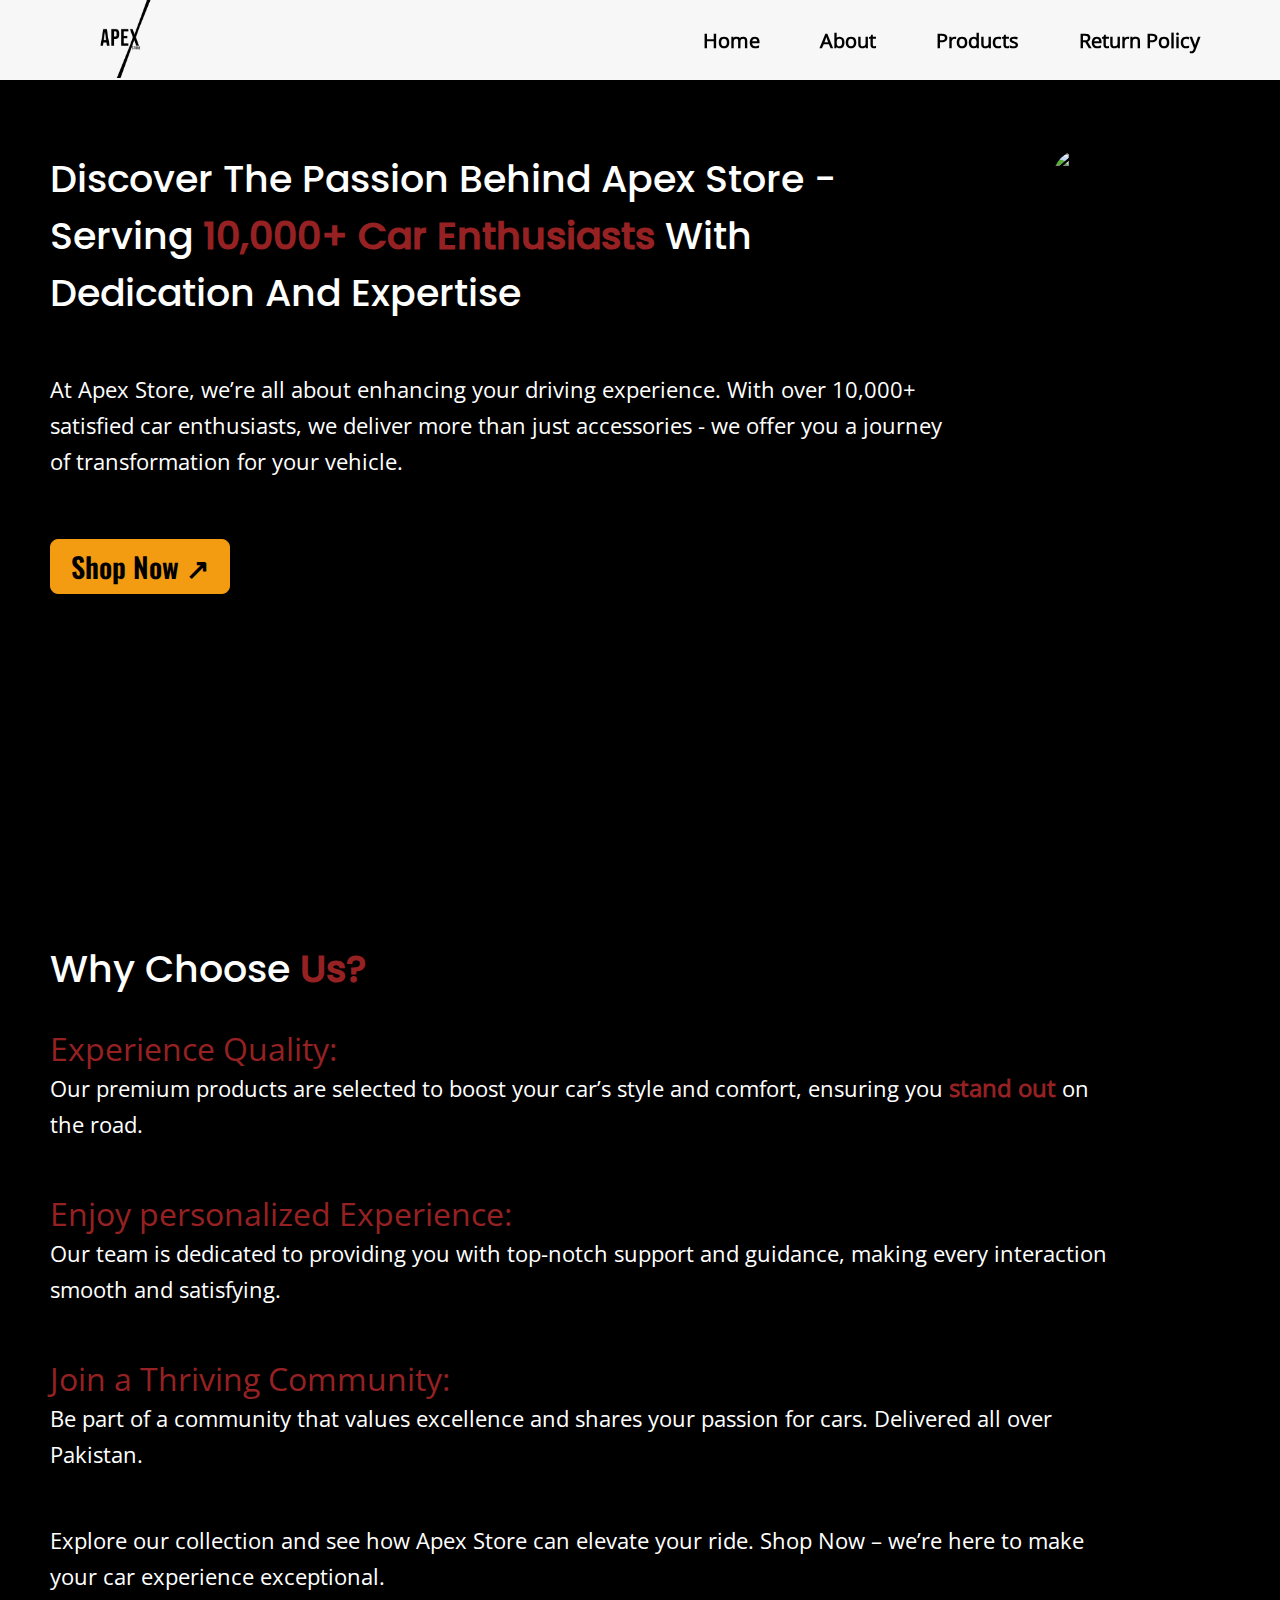
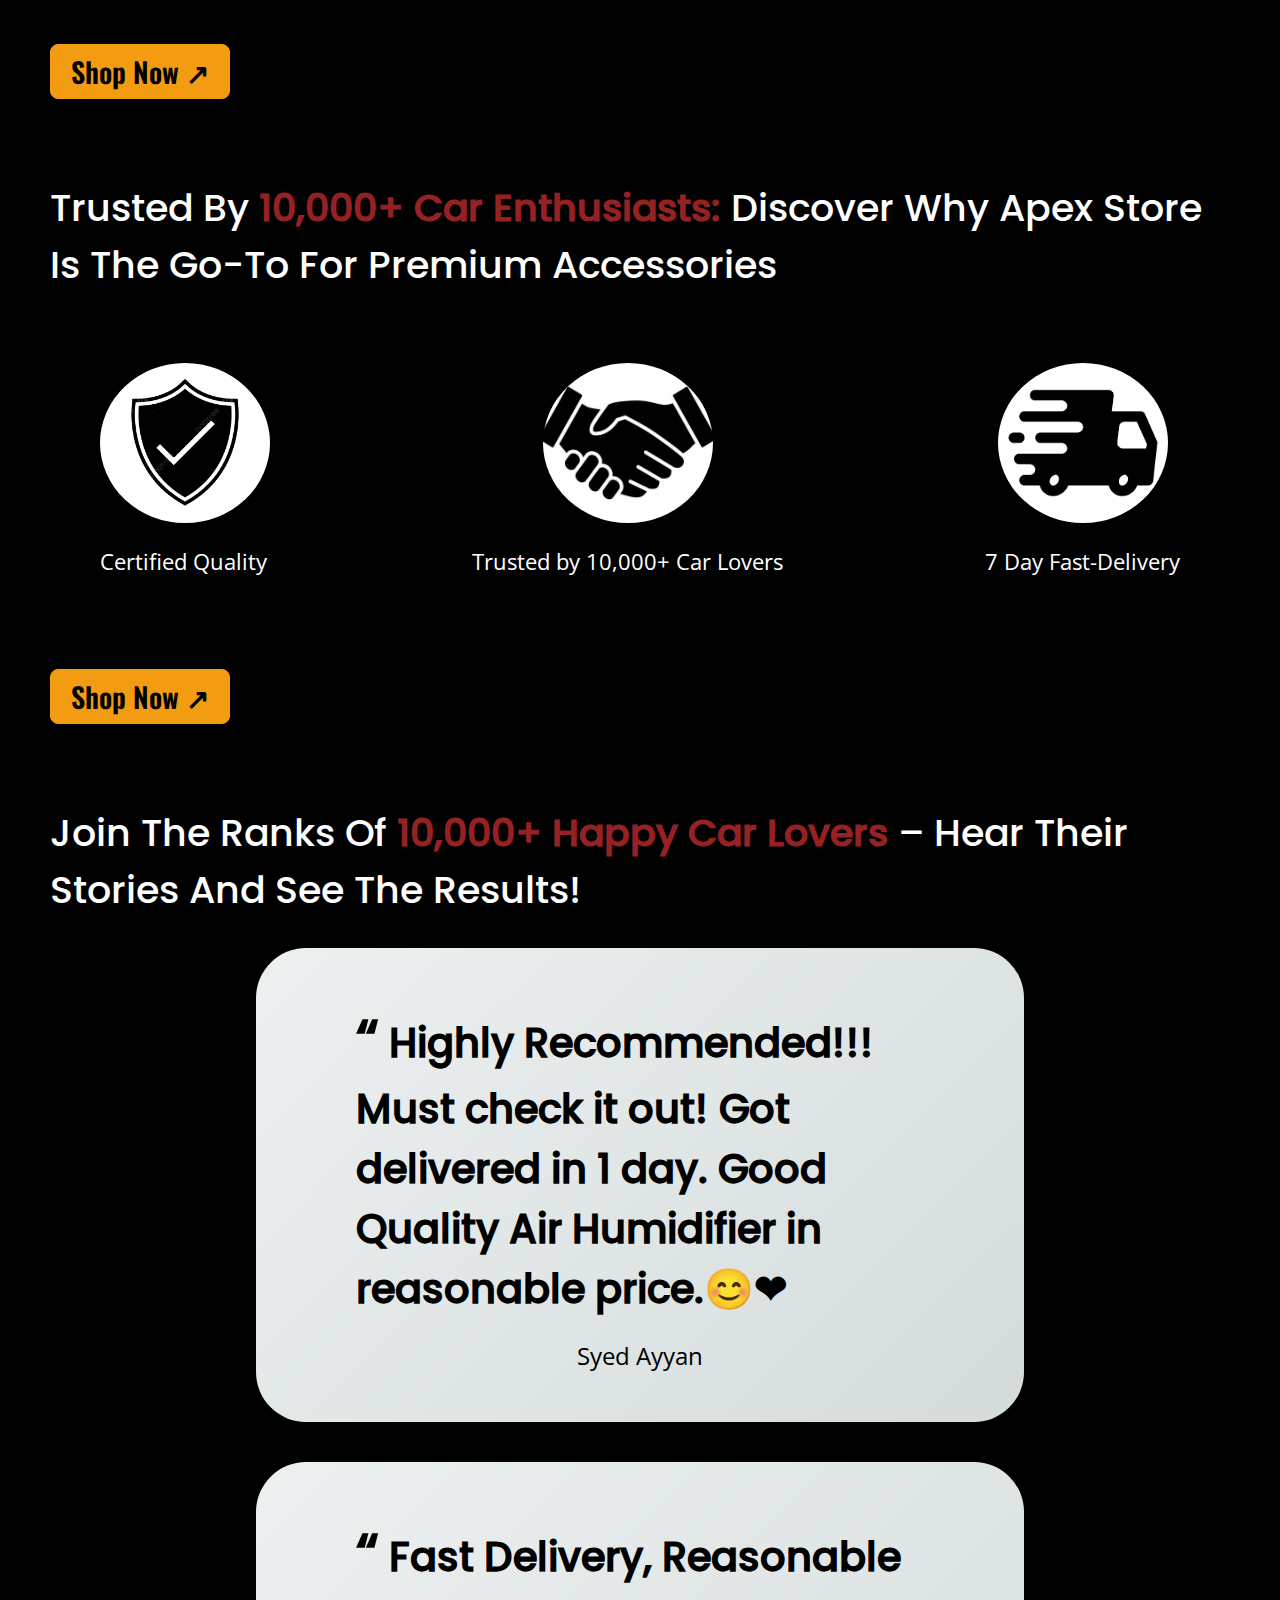
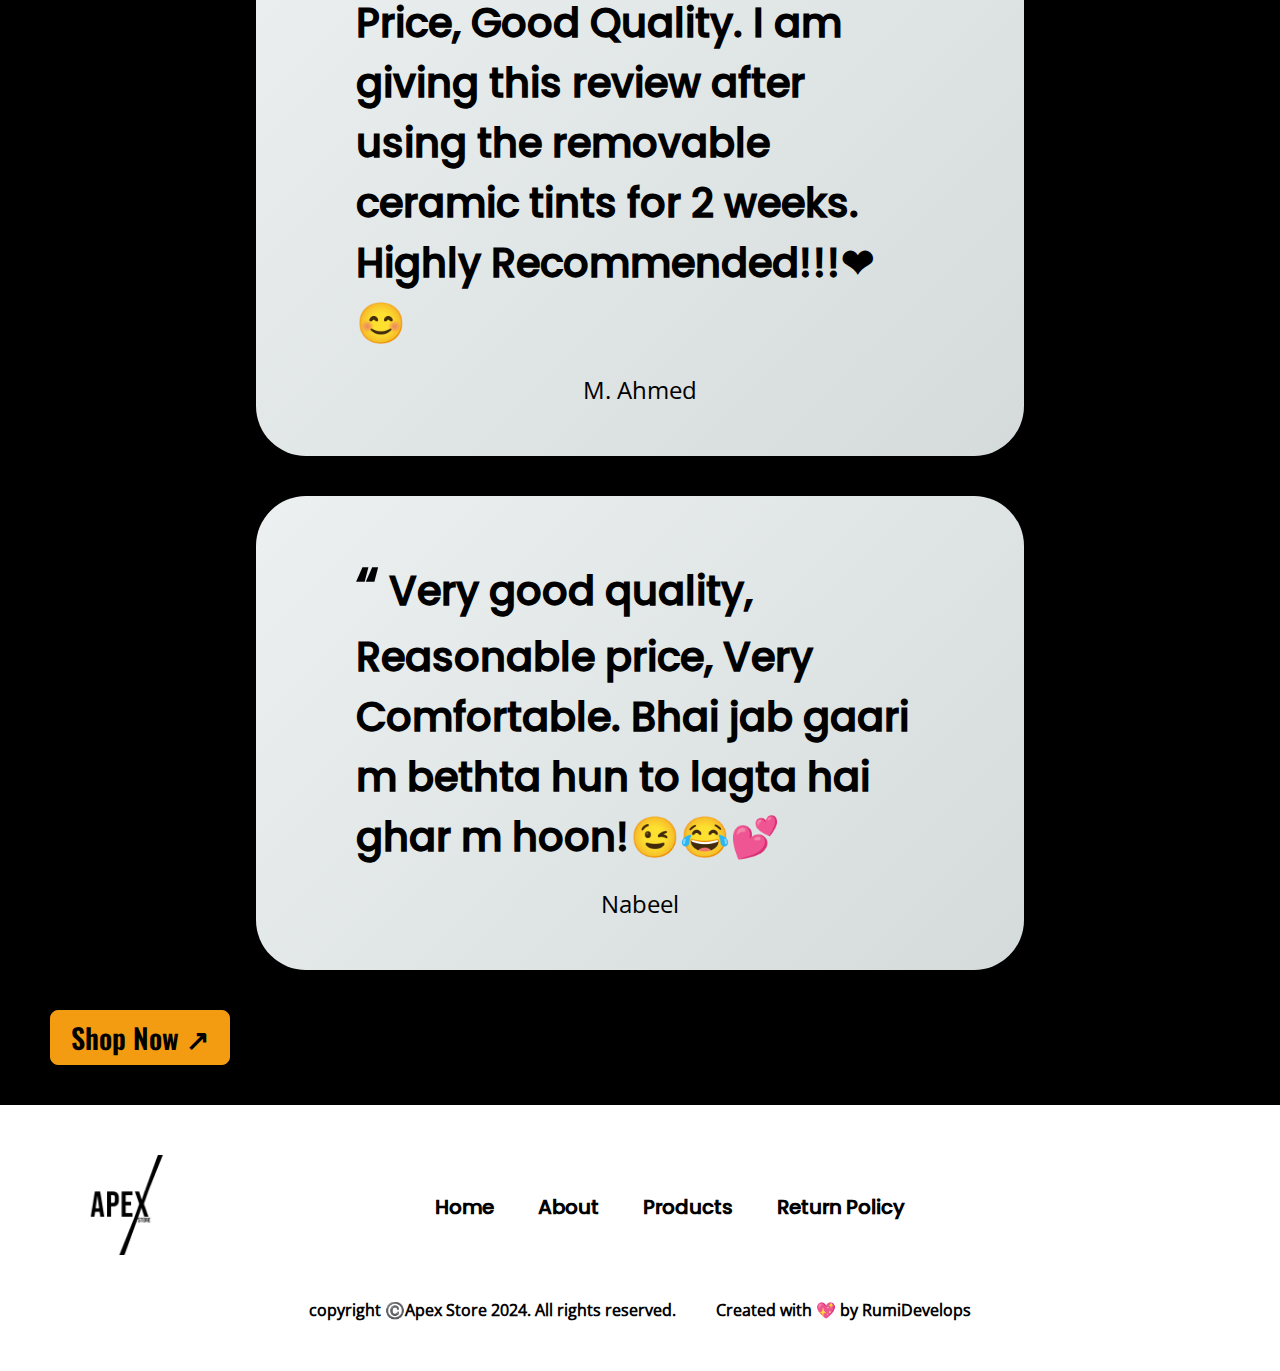
==== about.html @ 2d88ac77 "first commit" ====
<!DOCTYPE html>
<html lang="en">
<head>
    <meta charset="UTF-8">
    <meta name="viewport" content="width=device-width, initial-scale=1.0">
    <title>Apex Store | Premium Removable Car Tints In Pakistan✔</title>
    <link rel="apple-touch-icon" sizes="180x180" href="/apple-touch-icon.png">
<link rel="icon" type="image/png" sizes="32x32" href="/favicon-32x32.png">
<link rel="icon" type="image/png" sizes="16x16" href="/favicon-16x16.png">
<link rel="manifest" href="/site.webmanifest">
    <link rel="stylesheet" href="style.css">
    <link rel="stylesheet" href="https://cdnjs.cloudflare.com/ajax/libs/font-awesome/6.6.0/css/all.min.css" integrity="sha512-Kc323vGBEqzTmouAECnVceyQqyqdsSiqLQISBL29aUW4U/M7pSPA/gEUZQqv1cwx4OnYxTxve5UMg5GT6L4JJg==" crossorigin="anonymous" referrerpolicy="no-referrer" />
</head>
<body>

    <div id="nav">
        <div id="nav-part--1">
          <div class="logo">
            <a href="index.html">
              <img src="Images/apex store logo.jpg" alt="Apex Store"
            /></a>
          </div>
        </div>
        <input type="checkbox" id="navbar-active" />
        <label for="navbar-active" class="open-navbar-button"
          ><svg
            xmlns="http://www.w3.org/2000/svg"
            height="32px"
            viewBox="0 -960 960 960"
            width="32px"
            fill="#5f6368"
          >
            <path
              d="M120-240v-80h720v80H120Zm0-200v-80h720v80H120Zm0-200v-80h720v80H120Z"
            /></svg
        ></label>
        <div id="nav-part--2">
          <ul>
            <label for="navbar-active" class="close-navbar-button"
              ><svg
                xmlns="http://www.w3.org/2000/svg"
                height="32px"
                viewBox="0 -960 960 960"
                width="32px"
                fill="#5f6368"
              >
                <path
                  d="m256-200-56-56 224-224-224-224 56-56 224 224 224-224 56 56-224 224 224 224-56 56-224-224-224 224Z"
                /></svg
            ></label>
            <li><a href="index.html">Home</a></li>
            <li><a href="about.html">About</a></li>
            <li><a href="products.html">Products</a></li>
            <li><a href="return-policy.html">Return Policy</a></li>
          </ul>
        </div>
      </div>
      <div id="main">
        <div id="home" class="container">
            <div id="home-1">
                <h1 class="section-common--heading">
                    Discover the Passion Behind Apex Store - Serving <span>10,000+ Car Enthusiasts</span> with Dedication and Expertise    
                </h1>
                <p class="section-common--para">
                    At Apex Store, we’re all about enhancing your driving experience. With over 10,000+ satisfied car enthusiasts, we deliver more than just accessories - we offer you a journey of transformation for your vehicle.    
                </p>
                <div id="contactBtn">
                  <a href="products.html"><button>Shop Now ↗</button></a>
                </div>

            </div>
            <div id="home-2">
                <div id="hover-image"><img src="Images/air-humidifier-1.png" alt="Apex Store | Premium Removable Car Tints In Pakistan"></div>
            </div>
        </div>
        <div id="why-us" class="container">
          <h2 class="section-common--heading">
            Why Choose <span>Us?</span>
          </h2>
            <h3 class="section-common--subheading">Experience Quality: </h3> <p class="section-common--para"> Our premium products are selected to boost your car’s style and comfort, ensuring you <span>stand out</span> on the road. </p> 
            <h3 class="section-common--subheading">Enjoy personalized Experience: </h3> <p class="section-common--para"> Our team is dedicated to providing you with top-notch support and guidance, making every interaction smooth and satisfying. </p> 
            <h3 class="section-common--subheading">Join a Thriving Community: </h3> <p class="section-common--para"> Be part of a community that values excellence and shares your passion for cars. Delivered all over Pakistan. </p> 
           <p class="section-common--para">  Explore our collection and see how Apex Store can elevate your ride. Shop Now – we’re here to make your car experience exceptional. </p>
          
          <div id="contactBtn">
            <a href="products.html"><button>Shop Now ↗</button></a>
          </div>

        </div>
        <div id="features" class="container">
          <h2 class="section-common--heading">
              Trusted by <span>10,000+ Car Enthusiasts:</span> Discover Why Apex Store is the Go-To for Premium Accessories
          </h2>
          <div id="features-div" class="container">
              <div id="feature-item"><img src="Images/sheild.jpg" alt="Apex Store"><p class="section-common--para">Certified Quality</p></div>
              <div id="feature-item"><img src="Images/handshake.jpg" alt="Apex Store"><p class="section-common--para">Trusted by 10,000+ Car Lovers</p></div>
              <div id="feature-item"><img src="Images/fastdelivery.png" alt="Apex Store"><p class="section-common--para">7 Day Fast-Delivery</p></div>
          </div>
      <div id="contactBtn">
        <a href="products.html"><button>Shop Now ↗</button></a>
      </div>
          
      </div>
        <div id="reviews" class="container">
            <h2 class="section-common--heading">
                Join the Ranks of <span>10,000+ Happy Car Lovers</span> – Hear Their Stories and See the Results!
            </h2>
            <div id="reviews-div">
            <div id="review-item">
                <h3><b>“</b> Highly Recommended!!! Must check it out!
                    Got delivered in 1 day.
                    Good Quality Air Humidifier in reasonable price.😊❤</h3>
                <p>Syed Ayyan</p>
            </div>
            <div id="review-item">
                <h3><b>“</b> Fast Delivery, Reasonable Price, Good Quality.
                    I am giving this review after using the removable ceramic tints for 2 weeks.
                    Highly Recommended!!!❤😊</h3>
                <p>M. Ahmed</p>
            </div>
            <div id="review-item">
                <h3><b>“</b> Very good quality, Reasonable price, Very Comfortable.
                    Bhai jab gaari m bethta hun to lagta hai ghar m hoon!😉😂💕</h3>
                <p>Nabeel</p>
            </div>
        </div>
            <div id="contactBtn">
              <a href="products.html"><button>Shop Now ↗</button></a>
            </div>

        </div>
        <div id="footer">
          <div id="footer-1">
            <a href="index.html" class="logo">
              <img src="Images/apex store logo.jpg" alt="Apex Store | Pakistan's Premium Removable Car Tints" />
            </a>
            <div id="pages">
              <a href="index.html">Home</a>
              <a href="about.html">About</a>
              <a href="products.html">Products</a>
              <a
                href="return-policy.html"
                >Return Policy</a
              >
            </div>
            <div id="socials">
              <a
                target="_blank"
                href="https://www.instagram.com/apex_store.pk/"
                class="socials"
                ><i class="fa-brands fa-instagram"></i></a>
              <a
                target="_blank"
                href="https://www.facebook.com/GameAoW"
                class="socials"
                ><i class="fa-brands fa-facebook"></i></a>
              <a
                target="_blank"
                href="https://twitter.com/GameAoW"
                class="socials"
                ><i class="fa-brands fa-twitter"></i></a>
            </div>
          </div>
          <div id="footer-2">
            <p>copyright ©️Apex Store 2024. All rights reserved.</p>
            <a
              target="_blank"
              href="https://gitwithrumi.github.io/Rumidevelops/index.html"
              ><p>Created with 💖 by RumiDevelops</p></a
            >
          </div>
        </div>
        
      </div>
    
    <script src="script.js"></script>
</body>
</html>
---- style.css ----
@font-face {
    font-family: headings;
    src: url(Fonts/Poppins-Medium.ttf);
}
@font-face {
    font-family: cta;
    src: url(Fonts/Oswald-SemiBold.ttf);
}
@font-face {
  font-family: body;
  src: url(Fonts/OpenSans-Regular.ttf);
}
/*** Base Rules Start ***/
* {
  margin: 0;
  padding: 0;
  box-sizing: border-box;
}
html, body {
 height: 100%;
 width: 100%;
 background: var(--primary-background);
}
h1,h2{
    font-family: headings;
}
:root{
    --primary-background: #000000;
    --secondary-background: #fff;
    --accent-background: linear-gradient(135deg, #ECF0F1 0%, #D5DBDB 100%);
    --primary: #F39C12;
    --secondary: #952123;
    --primary-text-color: #ffffff;
    --secondary-text-color: #000000;
    --box-shadow: 0px 16px 8px -3px rgba(0, 0, 0, 0.1);
}
/*** Base Rules End ***/

/*** Layout Start ***/

.container{
    margin: 0 auto;
    padding: 40px 50px;
}

/*** Layout End ***/

/*** Reusables Start ***/

#contactBtn a button{
  border: none;
  border-radius: 8px;
  padding: 6px 20px;
  background-color: var(--primary);
  border: 1px solid var(--primary);
  font-size: 28px;
  color: var(--secondary-text-color);
  font-weight: 900;
  font-family: cta;
  text-transform: capitalize;
  cursor: pointer;
  transition: all 0.25s ease;
}
.section-common--heading {
    font-size: 38px;
    font-weight: 100;
    font-family: headings;
    text-transform: capitalize;
    color: var(--primary-text-color);
    text-shadow: 4px 3px 6px rgba(0, 0, 0, 0.2);
    margin-bottom: 30px;
  }
  .section-common--heading span {
    color: var(--secondary);
    font-weight: 900;
  }
  .section-common--para{
    font-size: 22px;
    line-height: 36px;
    font-family: body;
    font-weight: 500;
    color: var(--primary-text-color);
    width: 90%;
    margin-bottom: 50px;
  }
  .section-common--para span{
    color: var(--secondary);
    font-size: 24px;
    font-weight: 900;
  }
  .section-common--subheading {
    font-size: 32px;
    font-weight: 300;
    font-family: body;
    color: var(--secondary);
  }
  .section-common--subheading span{
    color: var(--primary);
    font-weight: 900;
  }
  #contactBtn a button:hover {
    scale: 1.03;
    box-shadow: 7px 7px 0px -3px rgba(0, 0, 0, 0.4);
  }
  #hover-image{
    overflow: hidden;
  }
  #hover-image:hover img{
    scale: 1.1;
  }
  #hover-image img{
transition: .5s all ease;
  }

/*** Reusables End ***/


/*** NAVBAR START ***/

#nav {
    height: 80px;
    width: 100%;
    background: var(--secondary-background);
    color: var(--secondary-text-color);
    box-shadow: var(--box-shadow);
    display: flex;
    align-items: center;
    justify-content: space-between;
    padding: 30px 70px;
    position: fixed;
    z-index: 1;
    transition: 0.3s opacity linear;
    opacity: 0.97;
  }
  .logo img {
    height: 80px;
    width: 100px;
    object-fit: contain;
    object-position: center;
  }
  #navbar-active {
    display: none;
  }
  .open-navbar-button,
  .close-navbar-button {
    display: none;
  }
  #nav-part--2 {
    display: flex;
    align-items: center;
    justify-content: space-between;
  }
  #nav-part--2 ul {
    display: flex;
    align-items: center;
    gap: 40px;
    list-style: none;
  }
  #nav-part--2 a:before {
    width: 0%;
    border: 2px solid rgba(255, 255, 255, 0);
    top: 0px;
    right: 0px;
    -webkit-transition-delay: 0.05s;
    transition-delay: 0.25s;
    bottom: 0px;
    content: "";
    position: absolute;
    z-index: 5;
    border-radius: 30px;
    transition: 0.35s;
  }
  
  #nav-part--2 a:hover:before,
  #nav-part--2 .active a:before {
    left: 0;
    width: 100%;
    opacity: 1;
    border-color: var(--secondary);
    transition: 0.35s;
    box-shadow: var(--box-shadow);
  }
  #nav-part--2 a {
    font-size: 20px;
    font-weight: 600;
    text-decoration: none;
    color: var(--secondary-text-color-text-color);
    font-family: body;
    background: none;
    border-radius: 22px;
    transition: 0.35s;
    position: relative;
    overflow: hidden;
    padding: 5px 10px;
    border-radius: 30px;
  }
  #cta {
    position: absolute;
    right: -220%;
  }
  
  /*** NAVBAR END ***/

  /*** ABOVE THE FOLD START ***/

#home:first-child{
    display: flex;
    align-items: start;
    justify-content: space-between;
    padding-top: 150px;
    width: 100%;
    height: 100vh;
}
#home{
  display: flex;
  align-items: start;
  justify-content: space-between;
  padding-top: 40px;
  width: 100%;
}
#home-1 h1{
    width: 90%;
    margin-bottom: 50px;
}
#home-1 p{
    width: 90%;
    margin-bottom: 60px;
}
#home-2 img{
    height: 400px;
    width: 440px;
    object-fit: cover;
    object-position: center;
    border-radius: 30px;
}

  /*** ABOVE THE FOLD END ***/

  /*** FEATURES SECTION START ***/

#features h2{
    margin-bottom: 30px;
}
#features-div{
    display: flex;
    align-items: center;
    justify-content: space-between;
}
#features-div img{
    height: 160px;
    width: 170px;
    border-radius: 50%;
    object-fit: cover;
}
#feature-item{
  display: flex;
  flex-direction: column;
  align-items: center;
  justify-content: center;
}
#features-div p{
  width: 100%;
    margin-top: 20px;
}

  /*** FEATURES SECTION END ***/


  /*** REVIEWS SECTION START ***/

 #reviews-div{
    display: flex;
    flex-direction: column;
    align-items: center;
 }
 #review-item{
    width: 60vw;
    background: var(--accent-background);
    padding: 50px 100px;
    border-radius: 50px;
    margin-bottom: 40px;
 }
 #review-item h3{
    font-size: 40px;
    font-family: headings;
    font-weight: 900;
    margin-bottom: 20px;
 }
 #review-item h3 b{
    font-size: 54px;
 }
 #review-item p{
    font-size: 24px;
    font-family: body;
    font-weight: 500;
    text-align: center;
 }

  /*** REVIEWS SECTION START ***/

/*** FOOTER SECTION START ***/

#footer {
    width: 100%;
    height: 100%;
    background: var(--secondary-background);
    padding: 50px 60px;
  }
  #footer-1 {
    display: flex;
    align-items: center;
    justify-content: space-between;
    margin-bottom: 40px;
  }
  #footer-1 .logo img {
    height: 100px;
    width: 120px;
    object-fit: cover;
    object-position: center;
  }
  #footer-1 #pages a {
    text-decoration: none;
    font-size: 20px;
    font-weight: 600;
    font-family: headings;
    color: var(--secondary-text-color);
    margin: 0 20px;
    transition: 0.2s all linear;
  }
  #footer-1 #pages a:hover {
    color: var(--primary);
    font-weight: 900;
    text-shadow: var(--text-shadow);
  }
  #footer-1 #socials .socials i {
    font-size: 30px;
    color: var(--secondary-text-color);
    margin: 0 10px;
  }
  #footer-1 #socials .socials i:hover {
    color: var(--primary);
  }
  #footer-2 {
    display: flex;
    justify-content: center;
  }
  #footer-2 a{
    text-decoration: none;
  }
  #footer-2 a:hover p{
    color: var(--primary);
  }
  #footer-2 p {
    margin: 0 20px;
    font-family: body;
    color: var(--secondary-text-color);
    transition: all .5s ease;
    font-weight: 900;
  }
  
  /*** FOOTER SECTION END ***/
  
  /*** PRODUCTS PAGE START ***/

  #product-div{
    display: flex;
    align-items: center;
    justify-content: center;
  }
  #product-item{
    margin: 40px;
    height: 100%;
    width: 80vw;
    background: var(--accent-background);
    display: flex;
    align-items: start;
    justify-content: space-between;
    padding: 25px 30px;
    border-radius: 30px;
  }
  #product-item #product-images{
    background-color: var(--primary-background);
    display: flex;
    flex-direction: column;
    align-items: center;
    justify-content: center;
    padding: 30px;
    border-radius: 15px;
    height: 90%;
    width: 60%;
    margin-right: 30px;
  }
  #product-images--1{
    display: flex;
    align-items: center;
    justify-content: space-between;
  }
  #product-images--2{
    display: flex;
    align-items: center;
    justify-content: space-between;
  }
  #product-images #product-images--1 img{
    height: 200px;
    width: 240px;
    object-fit: cover;
    object-position: center;
    border-radius: 10px;
    margin: 10px;
  }
  #product-images #product-images--2 img{
    height: 200px;
    width: 240px;
    object-fit: cover;
    object-position: center;
    border-radius: 10px;
    margin: 10px;
  }
  #product-details{
    display: flex;
    flex-direction: column;
    justify-content: center;
  }
  #product-details #product-title{
    font-size: 40px;
    font-weight: 900;
    font-family: headings;
    line-height: 50px;
  }
  #product-details #product-description{
    font-size: 18px;
    font-weight: 100;
    line-height: 28px;
    font-family: body;
    margin: 10px 0;
  }
  #product-details #product-reviews{
    font-size: 24px;
    font-weight: 900;
    font-family: body;
  }
  #product-details #product-custom--selection{
    display: flex;
    align-items: center;
    margin: 15px 0;
    width: 70%;
  }
  #product-details #product-custom--selection #Tint-sides, #product-details #product-custom--selection #Tint-percentage{
    width: 50%;
    margin-right: 10px;
    padding: 5px;
    font-size: 14px;
    font-family: headings;
    border: 1px solid var(--secondary);
    border-radius: 5px;
    background-color: var(--primary-background);
    color: var(--primary-text-color);
  }
  #product-details #price{
    font-size: 34px;
    font-family: body;
    font-weight: 900;
  }
  #product-details #price #cut-price{
    font-size: 20px;
    font-weight: 100;
    text-decoration: line-through;
  }
  #product-details #price #discount{
    font-size: 30px;
    font-weight: 900;
    color: var(--secondary);
  }
  #product-details #scarcity{
    font-size: 18px;
    font-weight: 900;
    font-family: body;
    margin-top: 40px;
    margin-bottom: 10px;
  }
  

  /*** PRODUCTS PAGE END ***/

  /*** BLOGS SECTION START ***/

  #blogs{
    display: flex;
    align-items: center;
    justify-content: space-around;
  }
  #blog-item{
    height: 50vh;
    width: 40vw;
    background:var(--accent-background);
    padding-bottom: 10px;
    display: flex;
    flex-direction: column;
    align-items: center;
    border-radius: 30px;
  }
  #blog-item video{
    height: 250px;
    width: 100%;
    margin-bottom: 20px;
    object-fit: cover;
    border-radius: 30px;
  }
  #blog-item h3{
    font-size: 30px;
    font-weight: 900;
    color: var(--secondary-text-color);
  }

  /*** BLOGS SECTION END ***/

  /*** CHECKOUT PAGE START ***/

  #checkout{
    padding-top: 130px;
  }
  #checkout form{
    display: flex;
    flex-direction: column;
    align-items: center;
  }
  #checkout form #form-input, #checkout form #Tint-sides, #checkout form #Tint-percentage{
    padding: 20px;
    font-size: 24px;
    font-family: body;
    font-weight: 100;
    width: 50%;
    margin: 0 10px;
    margin-bottom: 30px;
    border-radius: 10px;
  }
  #checkout form #form-input:first-child{
    width: 50%;
  }
  #checkout form #flex{
    display: flex;
    justify-content: space-between;
    width: 80%;
  }
  #checkout form label{
    color: var(--primary-text-color);
    font-size: 30px;
    font-family: body;
  }

  #checkout form #total-price{
    width: 60%;
    display: flex;
    flex-direction: column;
    align-items: center;
    justify-content: space-between;
    padding: 40px;
    height: 100%;
    background: var(--accent-background);
    border-radius: 20px;
  }
  #checkout form #total-price h3{
    color: var(--secondary-text-color);
    margin-bottom: 20px;
  }
  #checkout form #total-price #price{
    font-size: 34px;
    font-family: body;
    font-weight: 900;
    margin-bottom: 10px;
  }
  #checkout form #total-price #price #cut-price{
    font-size: 20px;
    font-weight: 100;
    text-decoration: line-through;
  }
  #checkout form #total-price #price #discount{
    font-size: 30px;
    font-weight: 900;
    color: var(--secondary);
  }
  #checkout form p.section-common--subheading{
    margin-bottom: 30px;
  }
  #checkout form #free-delivery{
    font-size: 24px;
    font-weight: 900;
    font-family: body;
    color: var(--primary);
    margin-bottom: 10px;
  }

  /*** CHECKOUT PAGE END ***/

  /*** ORDER CONFIRMATION PAGE ***/

  #order-confirmation{
    padding-top: 130px;
    
  }

  /*** ORDER CONFIRMATION PAGE ***/


  /*** RESPONSIVENESS START ***/

  @media (width <= 550px) {
    
    
/*** Layout Start ***/

.container{
  margin: 0 auto;
  padding: 20px 30px;
}

/*** Layout End ***/

/*** Reusables Start ***/

#contactBtn a button{
border: none;
border-radius: 8px;
padding: 6px 16px;
background-color: var(--primary);
border: 1px solid var(--primary);
font-size: 20px;
color: var(--secondary-text-color);
font-weight: 900;
font-family: cta;
text-transform: capitalize;
cursor: pointer;
transition: all 0.25s ease;
}
.section-common--heading {
  font-size: 18px;
  font-weight: 100;
  font-family: headings;
  text-transform: capitalize;
  color: var(--primary-text-color);
  text-shadow: 4px 3px 6px rgba(0, 0, 0, 0.2);
  margin-bottom: 20px;
}
.section-common--heading span {
  color: var(--secondary);
  font-weight: 900;
}
.section-common--para{
  font-size: 12px;
  line-height: 26px;
  font-family: body;
  font-weight: 500;
  color: var(--primary-text-color);
  width: 90%;
  margin-bottom: 30px;
}
.section-common--para span{
  color: var(--secondary);
  font-size: 14px;
  font-weight: 900;
}
.section-common--subheading {
  font-size: 16px;
  font-weight: 300;
  font-family: body;
  color: var(--secondary);
}
.section-common--subheading span{
  color: var(--primary);
  font-weight: 900;
}
#contactBtn a button:hover {
  scale: 1.03;
  box-shadow: 7px 7px 0px -3px rgba(0, 0, 0, 0.4);
}

/*** Reusables End ***/


  /*** NAVBAR START ***/

  #nav {
    height: 60px;
    width: 100%;
    background: var(--secondary-background);
    box-shadow: 0px 16px 8px -3px rgba(0, 0, 0, 0.1);
    display: flex;
    align-items: center;
    justify-content: space-between;
    padding: 20px;
    position: fixed;
    z-index: 1;
  }
  .logo img {
    height: 60px;
    width: 70px;
    object-fit: contain;
    object-position: center;
  }
  #nav-part--2 {
    position: absolute;
    left: -100%;
    top: 0%;
    height: 100vh;
    width: 100vw;
    background: var(--secondary-background);
    z-index: 9;
    transition: 0.5s ease-out all;
  }
  #navbar-active {
    display: none;
  }
  #navbar-active:checked ~ #nav-part--2 {
    left: 0;
  }
  .open-navbar-button,
  .close-navbar-button {
    display: block;
    transition: all 0.1s linear;
  }
  .open-navbar-button:active,
  .close-navbar-button:active {
    scale: 1.2;
  }
  #nav-part--2 ul label svg {
    fill: #000;
  }
  #nav > label svg {
    fill: #000;
  }
  #nav-part--2 ul {
    display: flex;
    flex-direction: column;
    align-items: start;
    gap: 10px;
    list-style: none;
    margin: 15%;
  }
  #nav-part--2 a {
    font-size: 34px;
    font-weight: 900;
    text-decoration: none;
    color: var(--secondary-text-color);
    font-family: poppins;
  }

  /*** NAVBAR END ***/

  
/*** FOOTER SECTION START ***/

#footer {
  width: 100%;
  height: 100%;
  background: var(--secondary-background);
  padding: 30px 20px;
}
#footer-1 {
  display: flex;
  flex-direction: column;
  align-items: center;
  justify-content: space-between;
  margin-bottom: 30px;
}
#footer-1 .logo img {
  height: 100px;
  width: 120px;
  object-fit: cover;
  object-position: center;
  margin-bottom: 20px;
}
#footer-1 #pages a {
  text-decoration: none;
  font-size: 13px;
  font-weight: 600;
  font-family: headings;
  color: var(--secondary-text-color);
  margin: 0 10px;
  transition: 0.2s all linear;
}
#footer-1 #pages a:hover {
  color: var(--primary);
  font-weight: 900;
  text-shadow: var(--text-shadow);
}
#footer-1 #socials .socials i {
  font-size: 20px;
  color: var(--secondary-text-color);
  margin: 10px 10px;
}
#footer-1 #socials .socials i:hover {
  color: var(--primary);
}
#footer-2 {
  display: flex;
  justify-content: center;
}
#footer-2 a{
  text-decoration: none;
}
#footer-2 a:hover p{
  color: var(--primary);
}
#footer-2 p {
  margin: 0 20px;
  font-family: body;
  color: var(--secondary-text-color);
  transition: all .5s ease;
  font-weight: 900;
  font-size: 12px;
}

/*** FOOTER SECTION END ***/


  /*** ABOVE THE FOLD START ***/

  #home:first-child{
    display: flex;
    flex-direction: column;
    align-items: start;
    justify-content: space-between;
    padding: 0 20px;
    padding-top: 100px;
    width: 100%;
    height: 100%;
}
#home:first-child h1{
  font-size: 18px;
}
#home{
  display: flex;
  flex-direction: column;
  align-items: start;
  justify-content: space-between;
  padding-top: 40px;
  width: 100%;
}
#home-1 h1{
    width: 100%;
    margin-bottom: 15px;
}
#home-1 p{
    width: 100%;
    margin-bottom: 20px;
}
#home-2 img{
    height: 50vh;
    width: 100%;
    object-fit: cover;
    object-position: center;
    border-radius: 30px;
    margin-top: 20px;
}

  /*** ABOVE THE FOLD END ***/

  
  /*** FEATURES SECTION START ***/

#features h2{
  margin-bottom: 20px;
}
#features-div{
  display: flex;
  flex-direction: column;
  align-items: center;
  justify-content: space-between;
}
#features-div img{
  height: 10vh;
  width: 20vw;
  border-radius: 50%;
  object-fit: cover;
}
#feature-item{
display: flex;
flex-direction: column;
align-items: center;
justify-content: center;
}
#features-div p{
width: 100%;
  margin-top: 20px;
}

/*** FEATURES SECTION END ***/


  /*** REVIEWS SECTION START ***/

  #reviews-div{
    display: flex;
    flex-direction: column;
    align-items: center;
 }
 #review-item{
    width: 100%;
    background: var(--accent-background);
    padding: 20px;
    border-radius: 20px;
    margin-bottom: 20px;
 }
 #review-item h3{
    font-size: 16px;
    font-family: headings;
    font-weight: 900;
    margin-bottom: 20px;
    width: 100%;
    text-align: justify;
 }
 #review-item h3 b{
    font-size: 40px;
 }
 #review-item p{
    font-size: 12px;
    font-family: body;
    font-weight: 500;
    text-align: center;
 }

  /*** REVIEWS SECTION START ***/

  
  /*** PRODUCTS PAGE START ***/

  #product-div{
    display: flex;
    align-items: center;
    justify-content: center;
  }
  #product-item{
    margin: 10px;
    height: 100%;
    width: 100%;
    background: var(--accent-background);
    display: flex;
    flex-direction: column;
    align-items: center;
    justify-content: space-between;
    padding: 20px ;
    border-radius: 20px;
  }
  #product-item #product-images{
    background-color: var(--primary-background);
    display: flex;
    flex-direction: column;
    align-items: center;
    justify-content: center;
    padding: 10px;
    border-radius: 15px;
    height: 100%;
    width: 100%;
    margin-right: 10px;
  }
  #product-images--1{
    display: flex;
    align-items: center;
    justify-content: space-between;
  }
  #product-images--2{
    display: flex;
    align-items: center;
    justify-content: space-between;
  }
  #product-images #product-images--1 img{
    height: 100px;
    width: 120px;
    object-fit: cover;
    object-position: center;
    border-radius: 5px;
    margin: 5px;
  }
  #product-images #product-images--2 img{
    height: 100px;
    width: 120px;
    object-fit: cover;
    object-position: center;
    border-radius: 5px;
    margin: 5px;
  }
  #product-details{
    display: flex;
    flex-direction: column;
    justify-content: center;
  }
  #product-details #product-title{
    font-size: 20px;
    font-weight: 900;
    font-family: headings;
    line-height: 30px;
    margin-top: 20px;
  }
  #product-details #product-description{
    font-size: 12px;
    font-weight: 100;
    line-height: 18px;
    font-family: body;
    margin: 10px 0;
  }
  #product-details #product-reviews{
    font-size: 14px;
    font-weight: 900;
    font-family: body;
  }
  #product-details #product-custom--selection{
    display: flex;
    align-items: center;
    margin: 10px 0;
    width: 100%;
  }
  #product-details #product-custom--selection #Tint-sides, #product-details #product-custom--selection #Tint-percentage{
    width: 50%;
    margin-right: 10px;
    padding: 5px;
    font-size: 14px;
    font-family: headings;
    border: 1px solid var(--secondary);
    border-radius: 5px;
    background-color: var(--primary-background);
    color: var(--primary-text-color);
  }
  #product-details #price{
    font-size: 20px;
    font-family: body;
    font-weight: 900;
  }
  #product-details #price #cut-price{
    font-size: 12px;
    font-weight: 100;
    text-decoration: line-through;
  }
  #product-details #price #discount{
    font-size: 16px;
    font-weight: 900;
    color: var(--secondary);
  }
  #product-details #scarcity{
    font-size: 14px;
    font-weight: 900;
    font-family: body;
    margin-top: 20px;
    margin-bottom: 10px;
  }
  

  /*** PRODUCTS PAGE END ***/
  
  /*** BLOGS SECTION START ***/

  #blogs{
    display: flex;
    flex-direction: column;
    align-items: center;
    justify-content: space-around;
    gap: 20px;
  }
  #blog-item{
    height: 100%;
    width: 100%;
    background:var(--accent-background);
    padding-bottom: 10px;
    padding: 20px;
    display: flex;
    flex-direction: column;
    align-items: center;
    border-radius: 30px;
  }
  #blog-item video{
    height: 50%;
    width: 100%;
    margin-bottom: 20px;
    object-fit: cover;
    border-radius: 20px;
  }
  #blog-item h3{
    font-size: 18px;
    font-weight: 900;
    color: var(--secondary-text-color);
  }

  /*** BLOGS SECTION END ***/

  
  /*** CHECKOUT PAGE START ***/

  #checkout{
    padding-top: 100px;
  }
  #checkout form{
    display: flex;
    flex-direction: column;
    align-items: center;
  }
  #checkout form #form-input, #checkout form #Tint-sides, #checkout form #Tint-percentage{
    padding: 10px;
    font-size: 14px;
    font-family: body;
    font-weight: 100;
    width: 100%;
    margin: 0px;
    margin-bottom: 10px;
    border-radius: 10px;
  }
  #checkout form #form-input:first-child{
    width: 100%;
  }
  #checkout form #flex{
    display: flex;
    flex-direction: column;
    justify-content: space-between;
    width: 100%;
  }
  #checkout form label{
    color: var(--primary-text-color);
    font-size: 20px;
    font-family: body;
  }

  #checkout form #total-price{
    width: 100%;
    display: flex;
    flex-direction: column;
    align-items: center;
    justify-content: space-between;
    padding: 20px;
    height: 100%;
    background: var(--accent-background);
    border-radius: 20px;
  }
  #checkout form #total-price h3{
    color: var(--secondary-text-color);
    margin-bottom: 20px;
  }
  #checkout form #total-price #price{
    font-size: 18px;
    font-family: body;
    font-weight: 900;
    margin-bottom: 10px;
  }
  #checkout form #total-price #price #cut-price{
    font-size: 12px;
    font-weight: 100;
    text-decoration: line-through;
  }
  #checkout form #total-price #price #discount{
    font-size: 16px;
    font-weight: 900;
    color: var(--secondary);
  }
  #checkout form p.section-common--subheading{
    margin-bottom: 20px;
  }
  #checkout form #free-delivery{
    font-size: 14px;
    font-weight: 900;
    font-family: body;
    color: var(--primary);
    margin-bottom: 10px;
  }

  /*** CHECKOUT PAGE END ***/

  
  /*** ORDER CONFIRMATION PAGE ***/

  #order-confirmation{
    padding-top: 100px;
    
  }

  /*** ORDER CONFIRMATION PAGE ***/

  }
  @media (max-width: 900px) and (min-width: 551px) {
    
    

/*** Reusables Start ***/

#contactBtn a button{
border: none;
border-radius: 8px;
padding: 6px 18px;
background-color: var(--primary);
border: 1px solid var(--primary);
font-size: 24px;
color: var(--secondary-text-color);
font-weight: 900;
font-family: cta;
text-transform: capitalize;
cursor: pointer;
transition: all 0.25s ease;
}
.section-common--heading {
  font-size: 22px;
  font-weight: 100;
  font-family: headings;
  text-transform: capitalize;
  color: var(--primary-text-color);
  text-shadow: 4px 3px 6px rgba(0, 0, 0, 0.2);
  margin-bottom: 20px;
}
.section-common--heading span {
  color: var(--secondary);
  font-weight: 900;
}
.section-common--para{
  font-size: 14px;
  line-height: 28px;
  font-family: body;
  font-weight: 500;
  color: var(--primary-text-color);
  width: 90%;
  margin-bottom: 30px;
}
.section-common--para span{
  color: var(--secondary);
  font-size: 16px;
  font-weight: 900;
}
.section-common--subheading {
  font-size: 18px;
  font-weight: 300;
  font-family: body;
  color: var(--secondary);
}
.section-common--subheading span{
  color: var(--primary);
  font-weight: 900;
}
#contactBtn a button:hover {
  scale: 1.03;
  box-shadow: 7px 7px 0px -3px rgba(0, 0, 0, 0.4);
}

/*** Reusables End ***/

  
/*** FOOTER SECTION START ***/

#footer {
  width: 100%;
  height: 100%;
  background: var(--secondary-background);
  padding: 30px 20px;
}
#footer-1 {
  display: flex;
  flex-direction: column;
  align-items: center;
  justify-content: space-between;
  margin-bottom: 30px;
}
#footer-1 .logo img {
  height: 100px;
  width: 120px;
  object-fit: cover;
  object-position: center;
  margin-bottom: 20px;
}
#footer-1 #pages a {
  text-decoration: none;
  font-size: 13px;
  font-weight: 600;
  font-family: headings;
  color: var(--secondary-text-color);
  margin: 0 10px;
  transition: 0.2s all linear;
}
#footer-1 #pages a:hover {
  color: var(--primary);
  font-weight: 900;
  text-shadow: var(--text-shadow);
}
#footer-1 #socials .socials i {
  font-size: 20px;
  color: var(--secondary-text-color);
  margin: 10px 10px;
}
#footer-1 #socials .socials i:hover {
  color: var(--primary);
}
#footer-2 {
  display: flex;
  justify-content: center;
}
#footer-2 a{
  text-decoration: none;
}
#footer-2 a:hover p{
  color: var(--primary);
}
#footer-2 p {
  margin: 0 20px;
  font-family: body;
  color: var(--secondary-text-color);
  transition: all .5s ease;
  font-weight: 900;
  font-size: 12px;
}

/*** FOOTER SECTION END ***/


  /*** ABOVE THE FOLD START ***/

  #home:first-child{
    display: flex;
    flex-direction: column;
    align-items: start;
    justify-content: space-between;
    padding: 0 20px;
    padding-top: 100px;
    width: 100%;
    height: 100%;
}
#home:first-child h1{
  font-size: 24px;
}
#home{
  display: flex;
  flex-direction: column;
  align-items: start;
  justify-content: space-between;
  padding-top: 40px;
  width: 100%;
}
#home-1 h1{
    width: 100%;
    margin-bottom: 15px;
}
#home-1 p{
    width: 100%;
    margin-bottom: 20px;
}
#home-2 img{
    height: 50vh;
    width: 100%;
    object-fit: cover;
    object-position: center;
    border-radius: 30px;
    margin-top: 20px;
}

  /*** ABOVE THE FOLD END ***/

  
  /*** FEATURES SECTION START ***/

#features h2{
  margin-bottom: 20px;
}
#features-div{
  display: flex;
  flex-direction: row;
  align-items: center;
  justify-content: space-between;
}
#features-div img{
  height: 20vh;
  width: 22vw;
  border-radius: 50%;
  object-fit: cover;
}
#feature-item{
display: flex;
flex-direction: column;
align-items: center;
justify-content: center;
}
#features-div p{
width: 100%;
  margin-top: 20px;
}

/*** FEATURES SECTION END ***/


  /*** REVIEWS SECTION START ***/

  #reviews-div{
    display: flex;
    flex-direction: column;
    align-items: center;
 }
 #review-item{
    width: 100%;
    background: var(--accent-background);
    padding: 20px;
    border-radius: 20px;
    margin-bottom: 20px;
 }
 #review-item h3{
    font-size: 16px;
    font-family: headings;
    font-weight: 900;
    margin-bottom: 20px;
    width: 100%;
    text-align: justify;
 }
 #review-item h3 b{
    font-size: 40px;
 }
 #review-item p{
    font-size: 12px;
    font-family: body;
    font-weight: 500;
    text-align: center;
 }

  /*** REVIEWS SECTION START ***/

  
  /*** PRODUCTS PAGE START ***/

  #product-div{
    display: flex;
    align-items: center;
    justify-content: center;
  }
  #product-item{
    margin: 10px;
    height: 100%;
    width: 100%;
    background: var(--accent-background);
    display: flex;
    flex-direction: column;
    align-items: center;
    justify-content: space-between;
    padding: 20px ;
    border-radius: 20px;
  }
  #product-item #product-images{
    background-color: var(--primary-background);
    display: flex;
    flex-direction: column;
    align-items: center;
    justify-content: center;
    padding: 10px;
    border-radius: 15px;
    height: 100%;
    width: 100%;
    margin-right: 10px;
  }
  #product-images--1{
    display: flex;
    align-items: center;
    justify-content: space-between;
  }
  #product-images--2{
    display: flex;
    align-items: center;
    justify-content: space-between;
  }
  #product-images #product-images--1 img{
    height: 120px;
    width: 150px;
    object-fit: cover;
    object-position: center;
    border-radius: 5px;
    margin: 5px;
  }
  #product-images #product-images--2 img{
    height: 120px;
    width: 150px;
    object-fit: cover;
    object-position: center;
    border-radius: 5px;
    margin: 5px;
  }
  #product-details{
    display: flex;
    flex-direction: column;
    justify-content: center;
  }
  #product-details #product-title{
    font-size: 24px;
    font-weight: 900;
    font-family: headings;
    line-height: 30px;
    margin-top: 30px;
  }
  #product-details #product-description{
    font-size: 14px;
    font-weight: 100;
    line-height: 22px;
    font-family: body;
    margin: 20px 0;
  }
  #product-details #product-reviews{
    font-size: 18px;
    font-weight: 900;
    font-family: body;
  }
  #product-details #product-custom--selection{
    display: flex;
    align-items: center;
    margin: 20px 0;
    width: 100%;
  }
  #product-details #product-custom--selection #Tint-sides, #product-details #product-custom--selection #Tint-percentage{
    width: 50%;
    margin-right: 10px;
    padding: 10px;
    font-size: 16px;
    font-family: headings;
    border: 1px solid var(--secondary);
    border-radius: 10px;
    background-color: var(--primary-background);
    color: var(--primary-text-color);
  }
  #product-details #price{
    font-size: 24px;
    font-family: body;
    font-weight: 900;
  }
  #product-details #price #cut-price{
    font-size: 16px;
    font-weight: 100;
    text-decoration: line-through;
  }
  #product-details #price #discount{
    font-size: 20px;
    font-weight: 900;
    color: var(--secondary);
  }
  #product-details #scarcity{
    font-size: 18px;
    font-weight: 900;
    font-family: body;
    margin-top: 30px;
    margin-bottom: 20px;
  }
  

  /*** PRODUCTS PAGE END ***/
  
  /*** BLOGS SECTION START ***/

  #blogs{
    display: flex;
    flex-direction: column;
    align-items: center;
    justify-content: space-around;
    gap: 20px;
  }
  #blog-item{
    height: 100%;
    width: 100%;
    background:var(--accent-background);
    padding-bottom: 10px;
    padding: 20px;
    display: flex;
    flex-direction: column;
    align-items: center;
    border-radius: 30px;
  }
  #blog-item video{
    height: 50%;
    width: 100%;
    margin-bottom: 20px;
    object-fit: cover;
    border-radius: 20px;
  }
  #blog-item h3{
    font-size: 18px;
    font-weight: 900;
    color: var(--secondary-text-color);
  }

  /*** BLOGS SECTION END ***/

  }

  /*** RESPONSIVENESS END ***/
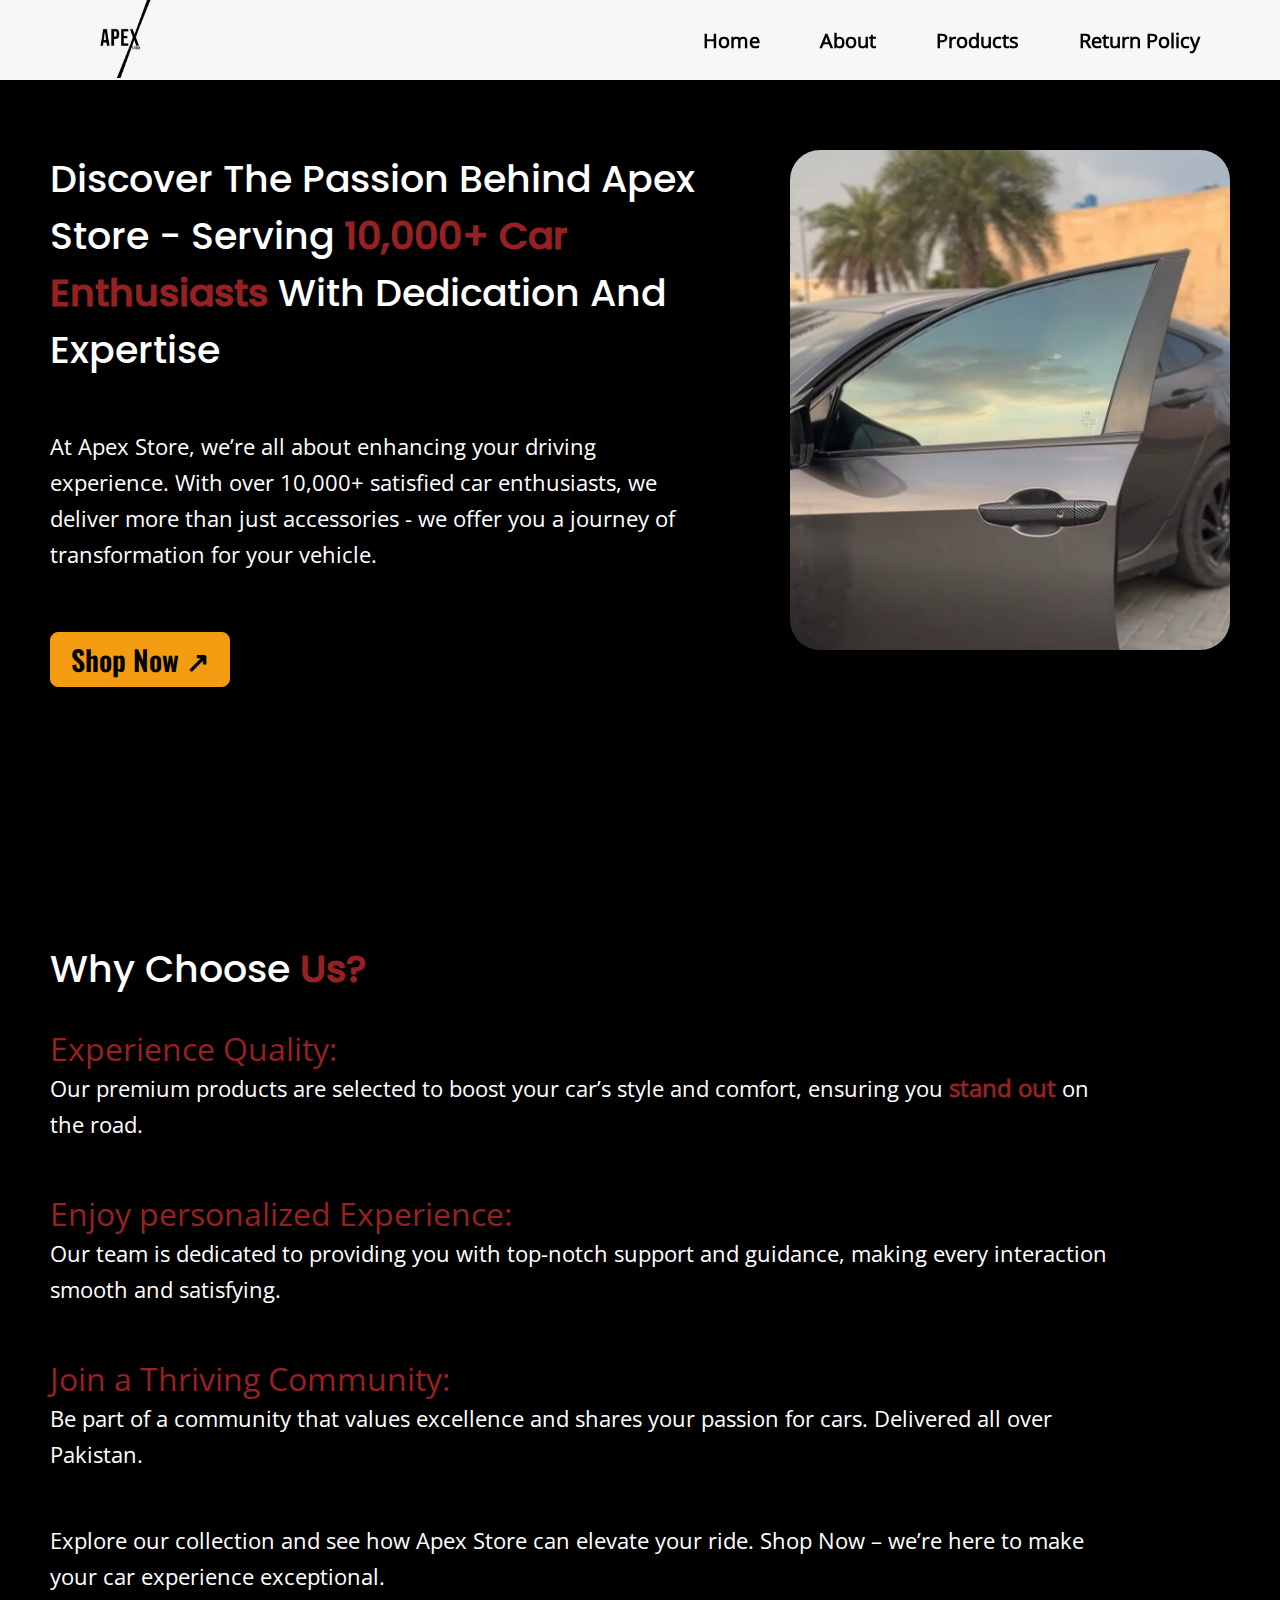
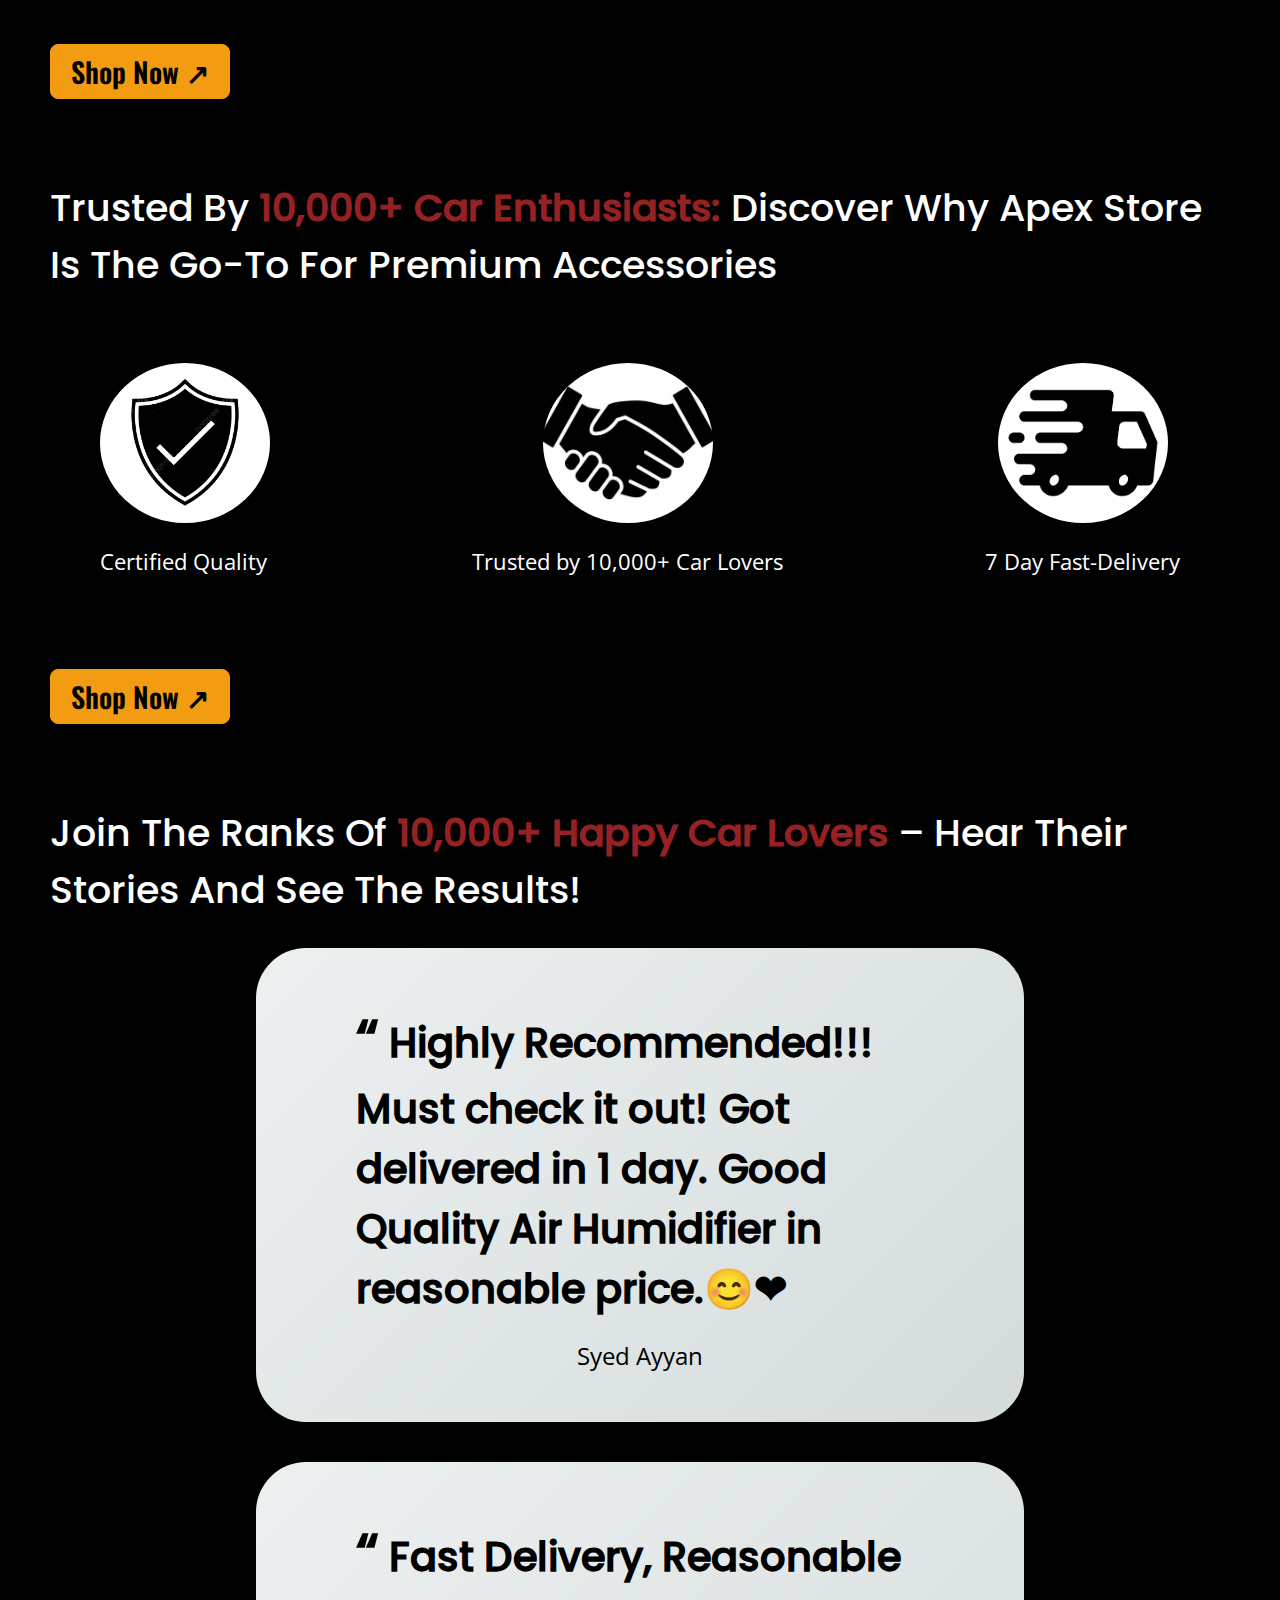
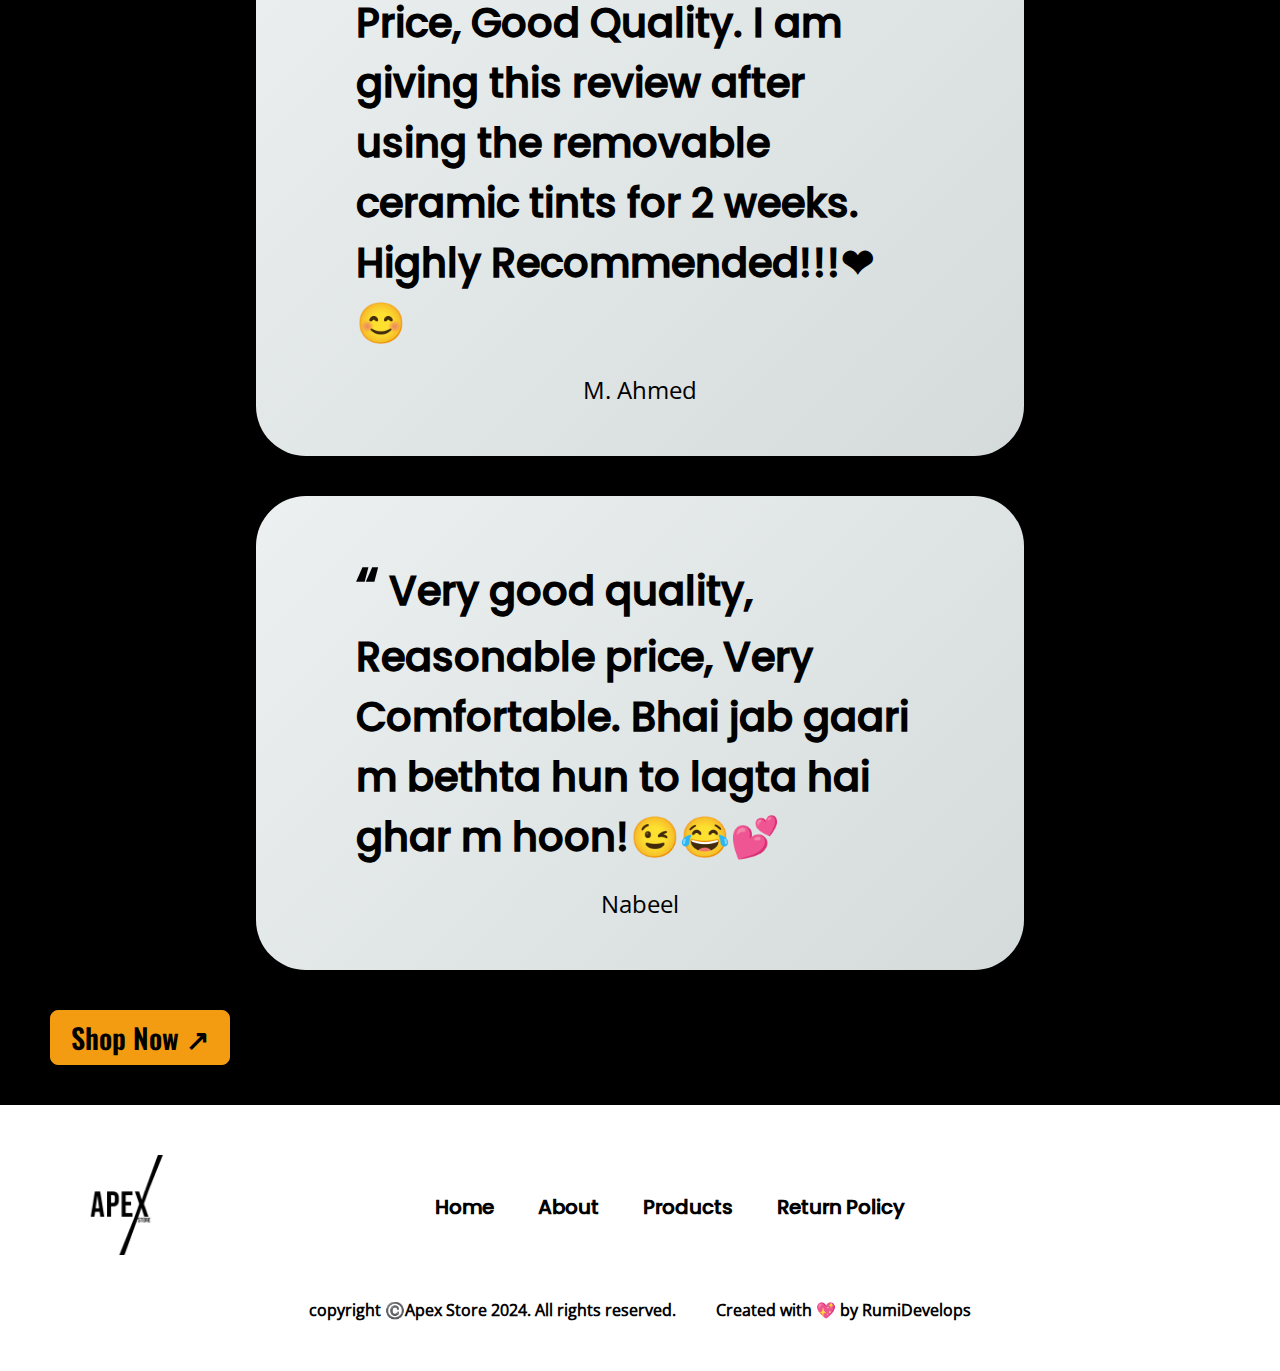
==== commit 62c3d900: "links updated" ====
--- a/about.html
+++ b/about.html
@@ -70,7 +70,10 @@
 
             </div>
             <div id="home-2">
-                <div id="hover-image"><img src="Images/air-humidifier-1.png" alt="Apex Store | Premium Removable Car Tints In Pakistan"></div>
+            <video autoplay muted loop>
+              <source src="Images/home-video.mp4" type="video/mp4">
+              Your browser does not support the video tag.
+            </video>   
             </div>
         </div>
         <div id="why-us" class="container">
@@ -165,7 +168,7 @@
             <p>copyright ©️Apex Store 2024. All rights reserved.</p>
             <a
               target="_blank"
-              href="https://gitwithrumi.github.io/Rumidevelops/index.html"
+              href="https://rumidevelops.netlify.app/"
               ><p>Created with 💖 by RumiDevelops</p></a
             >
           </div>
--- a/style.css
+++ b/style.css
@@ -233,6 +233,13 @@
     object-position: center;
     border-radius: 30px;
 }
+#home-2 video{
+    height: 500px;
+    width: 440px;
+    object-fit: cover;
+    object-position: center;
+    border-radius: 30px;
+}
 
   /*** ABOVE THE FOLD END ***/
 
@@ -601,6 +608,14 @@
 
   /*** ORDER CONFIRMATION PAGE ***/
 
+  
+  /*** RETURN POLICY START ***/
+
+  #return-policy{
+    padding-top: 130px;
+  }
+
+  /*** RETURN POLICY END ***/
 
   /*** RESPONSIVENESS START ***/
 
@@ -852,6 +867,14 @@
     border-radius: 30px;
     margin-top: 20px;
 }
+#home-2 video{
+    height: 60vh;
+    width: 100%;
+    object-fit: cover;
+    object-position: center;
+    border-radius: 30px;
+    margin-top: 20px;
+}
 
   /*** ABOVE THE FOLD END ***/
 
@@ -1170,6 +1193,14 @@
   }
 
   /*** ORDER CONFIRMATION PAGE ***/
+
+  /*** RETURN POLICY START ***/
+
+  #return-policy{
+    padding-top: 100px;
+  }
+
+  /*** RETURN POLICY END ***/
 
   }
   @media (max-width: 900px) and (min-width: 551px) {
@@ -1308,7 +1339,7 @@
   #home:first-child{
     display: flex;
     flex-direction: column;
-    align-items: start;
+    align-items: center;
     justify-content: space-between;
     padding: 0 20px;
     padding-top: 100px;
@@ -1321,8 +1352,8 @@
 #home{
   display: flex;
   flex-direction: column;
-  align-items: start;
-  justify-content: space-between;
+  align-items: center;
+  justify-content: center;
   padding-top: 40px;
   width: 100%;
 }
@@ -1336,6 +1367,14 @@
 }
 #home-2 img{
     height: 50vh;
+    width: 100%;
+    object-fit: cover;
+    object-position: center;
+    border-radius: 30px;
+    margin-top: 20px;
+}
+#home-2 video{
+    height: 60vh;
     width: 100%;
     object-fit: cover;
     object-position: center;
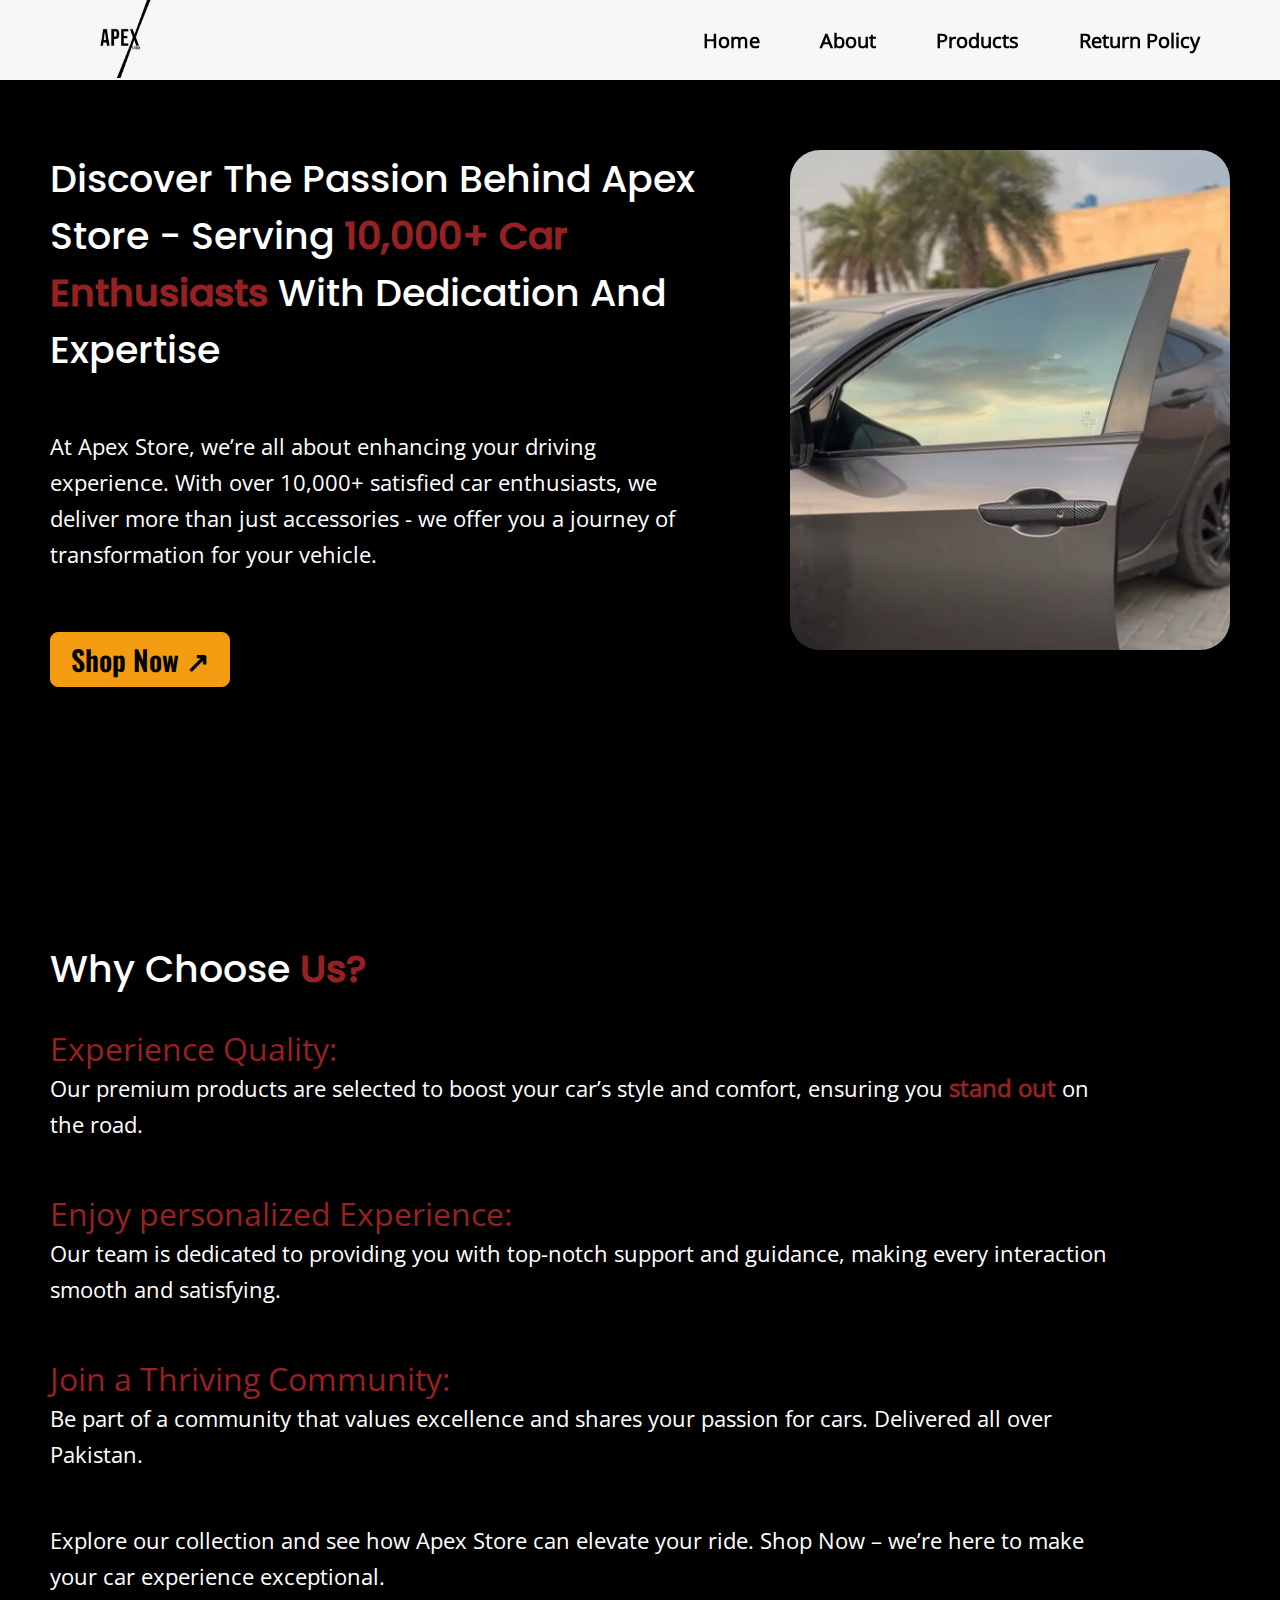
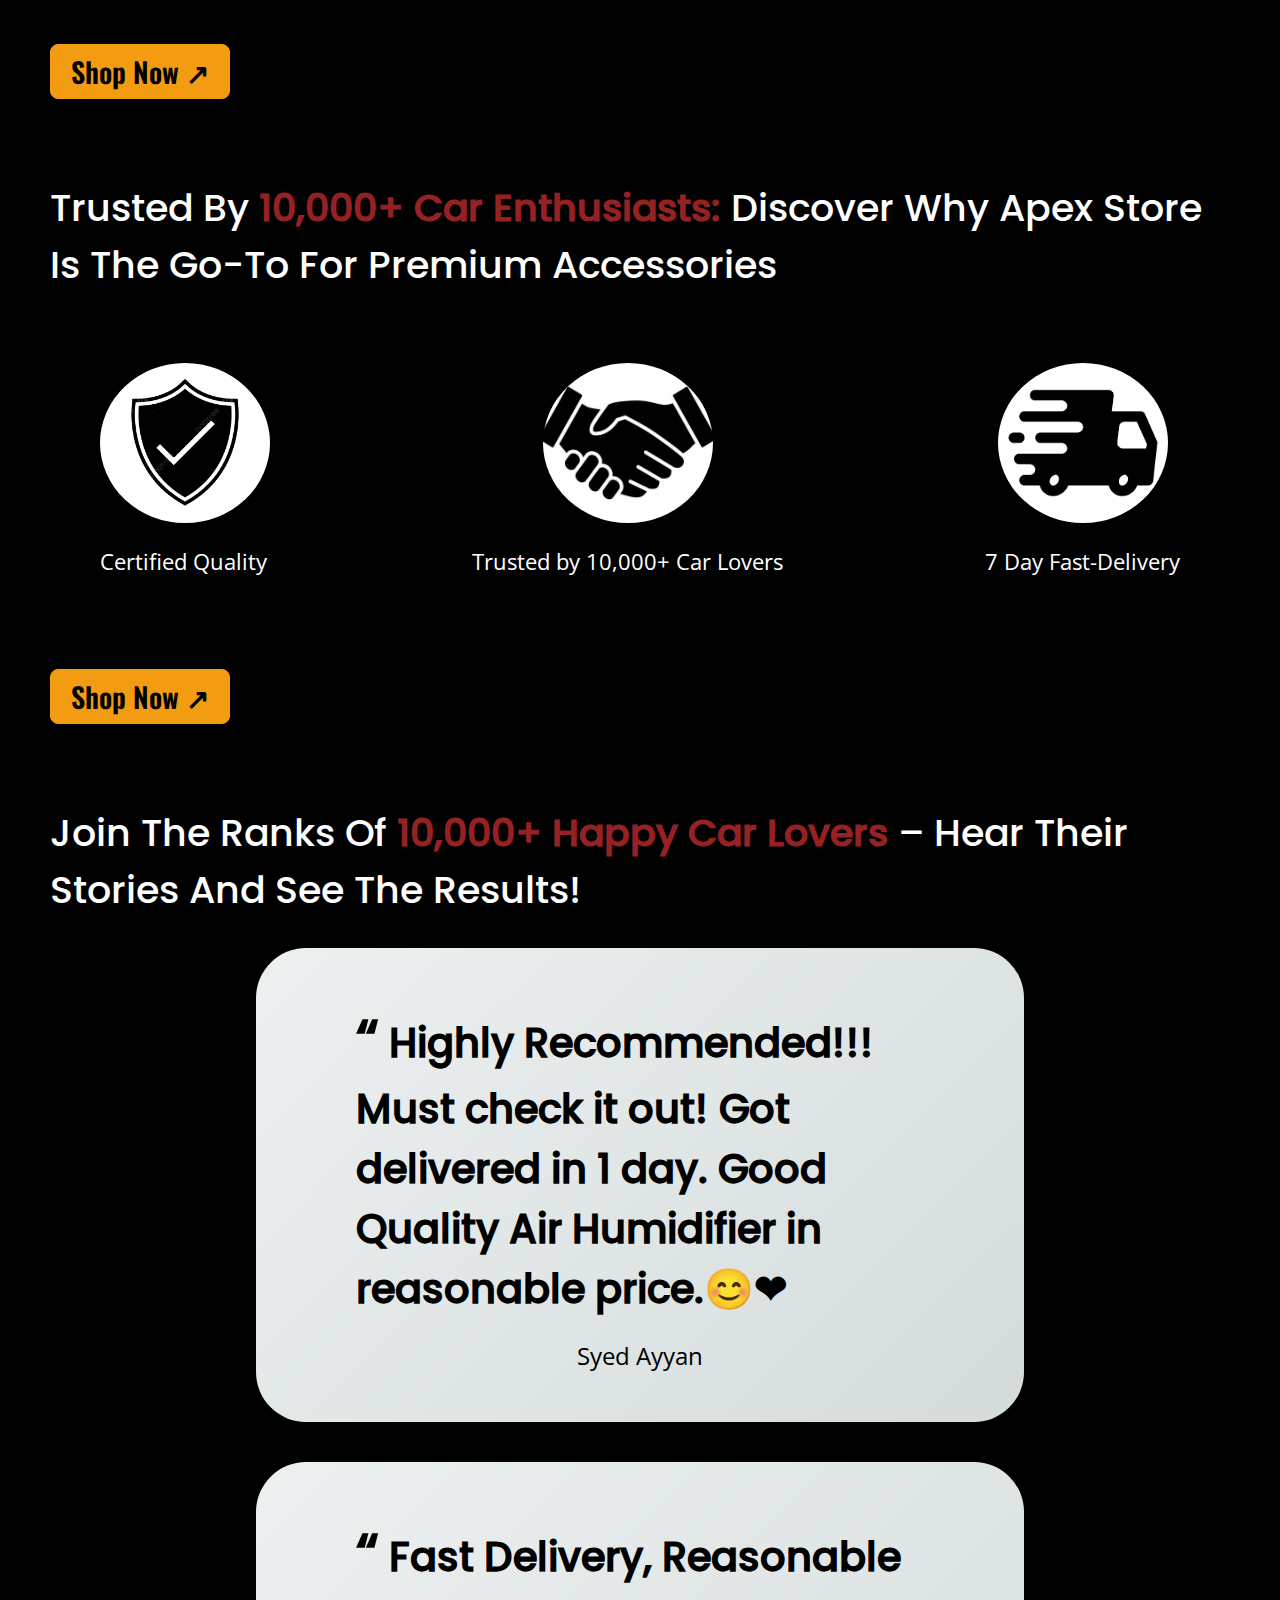
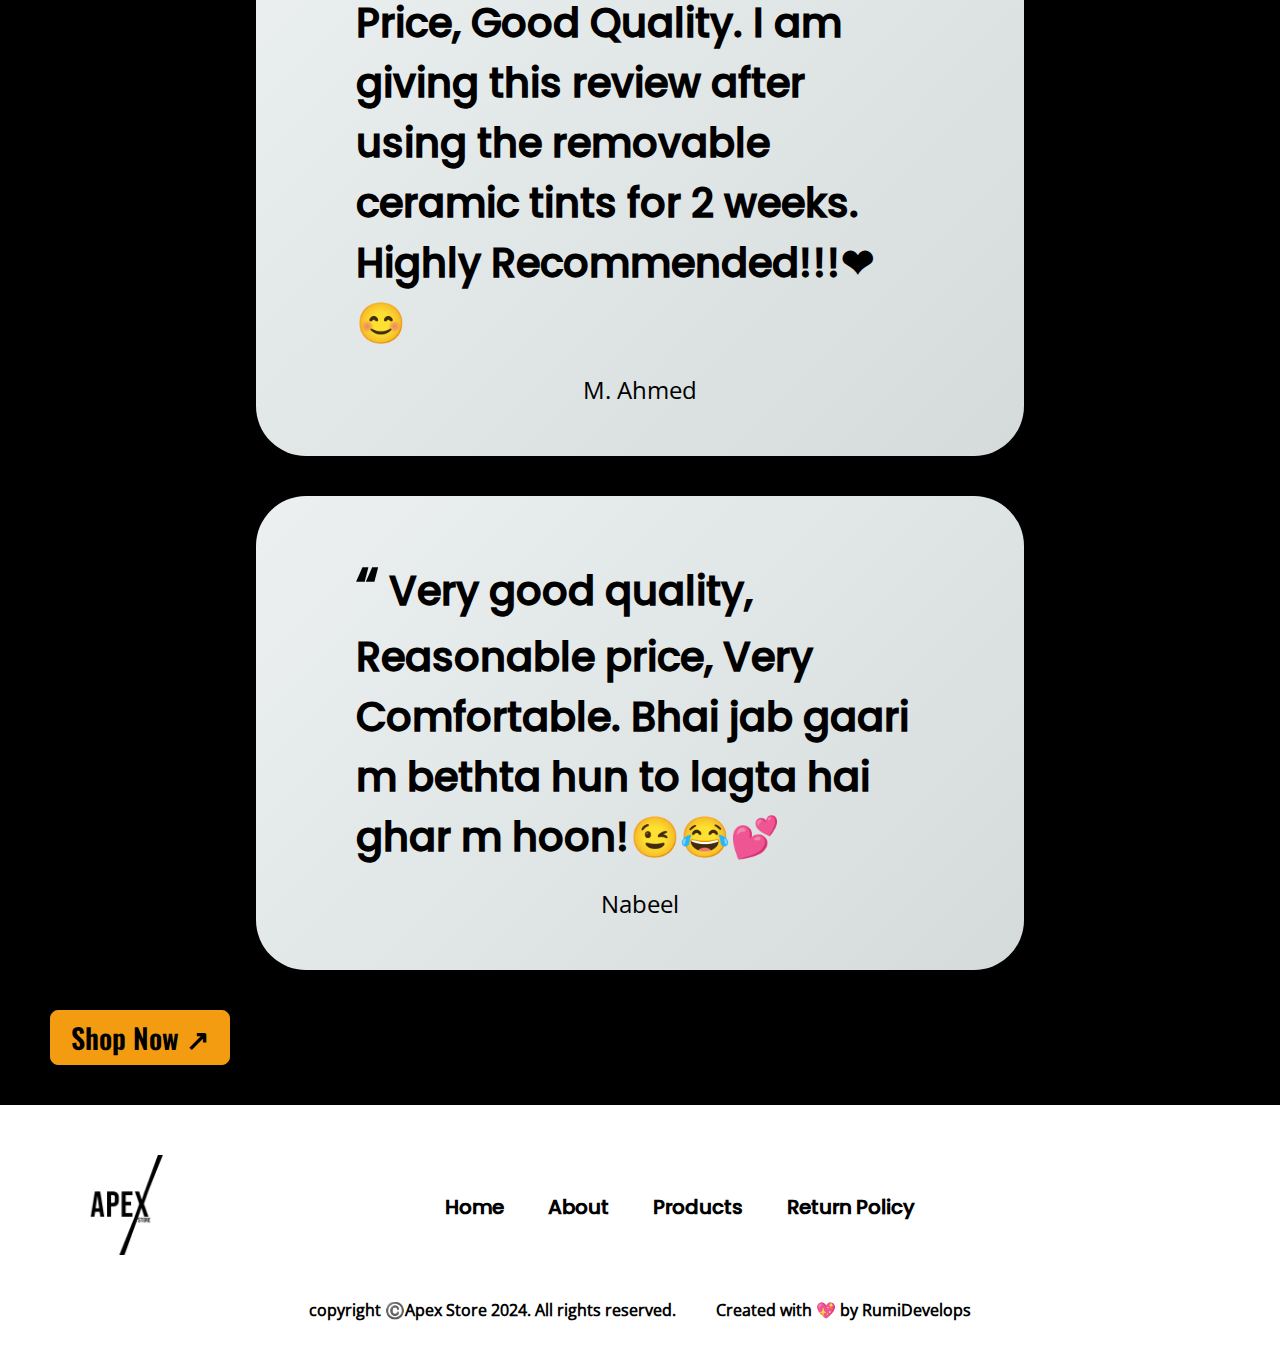
==== commit 7c850c19: "links updated" ====
--- a/about.html
+++ b/about.html
@@ -152,16 +152,12 @@
                 href="https://www.instagram.com/apex_store.pk/"
                 class="socials"
                 ><i class="fa-brands fa-instagram"></i></a>
+              
               <a
                 target="_blank"
-                href="https://www.facebook.com/GameAoW"
+                href="https://www.tiktok.com/@apexstore.online?_t=8pXF0jGSLyu&_r=1"
                 class="socials"
-                ><i class="fa-brands fa-facebook"></i></a>
-              <a
-                target="_blank"
-                href="https://twitter.com/GameAoW"
-                class="socials"
-                ><i class="fa-brands fa-twitter"></i></a>
+                ><i class="fa-brands fa-tiktok"></i></a>
             </div>
           </div>
           <div id="footer-2">
--- a/style.css
+++ b/style.css
@@ -497,17 +497,18 @@
     justify-content: space-around;
   }
   #blog-item{
-    height: 50vh;
+    height: 100%;
     width: 40vw;
     background:var(--accent-background);
     padding-bottom: 10px;
+    padding: 20px;
     display: flex;
     flex-direction: column;
     align-items: center;
     border-radius: 30px;
   }
   #blog-item video{
-    height: 250px;
+    height: 100%;
     width: 100%;
     margin-bottom: 20px;
     object-fit: cover;
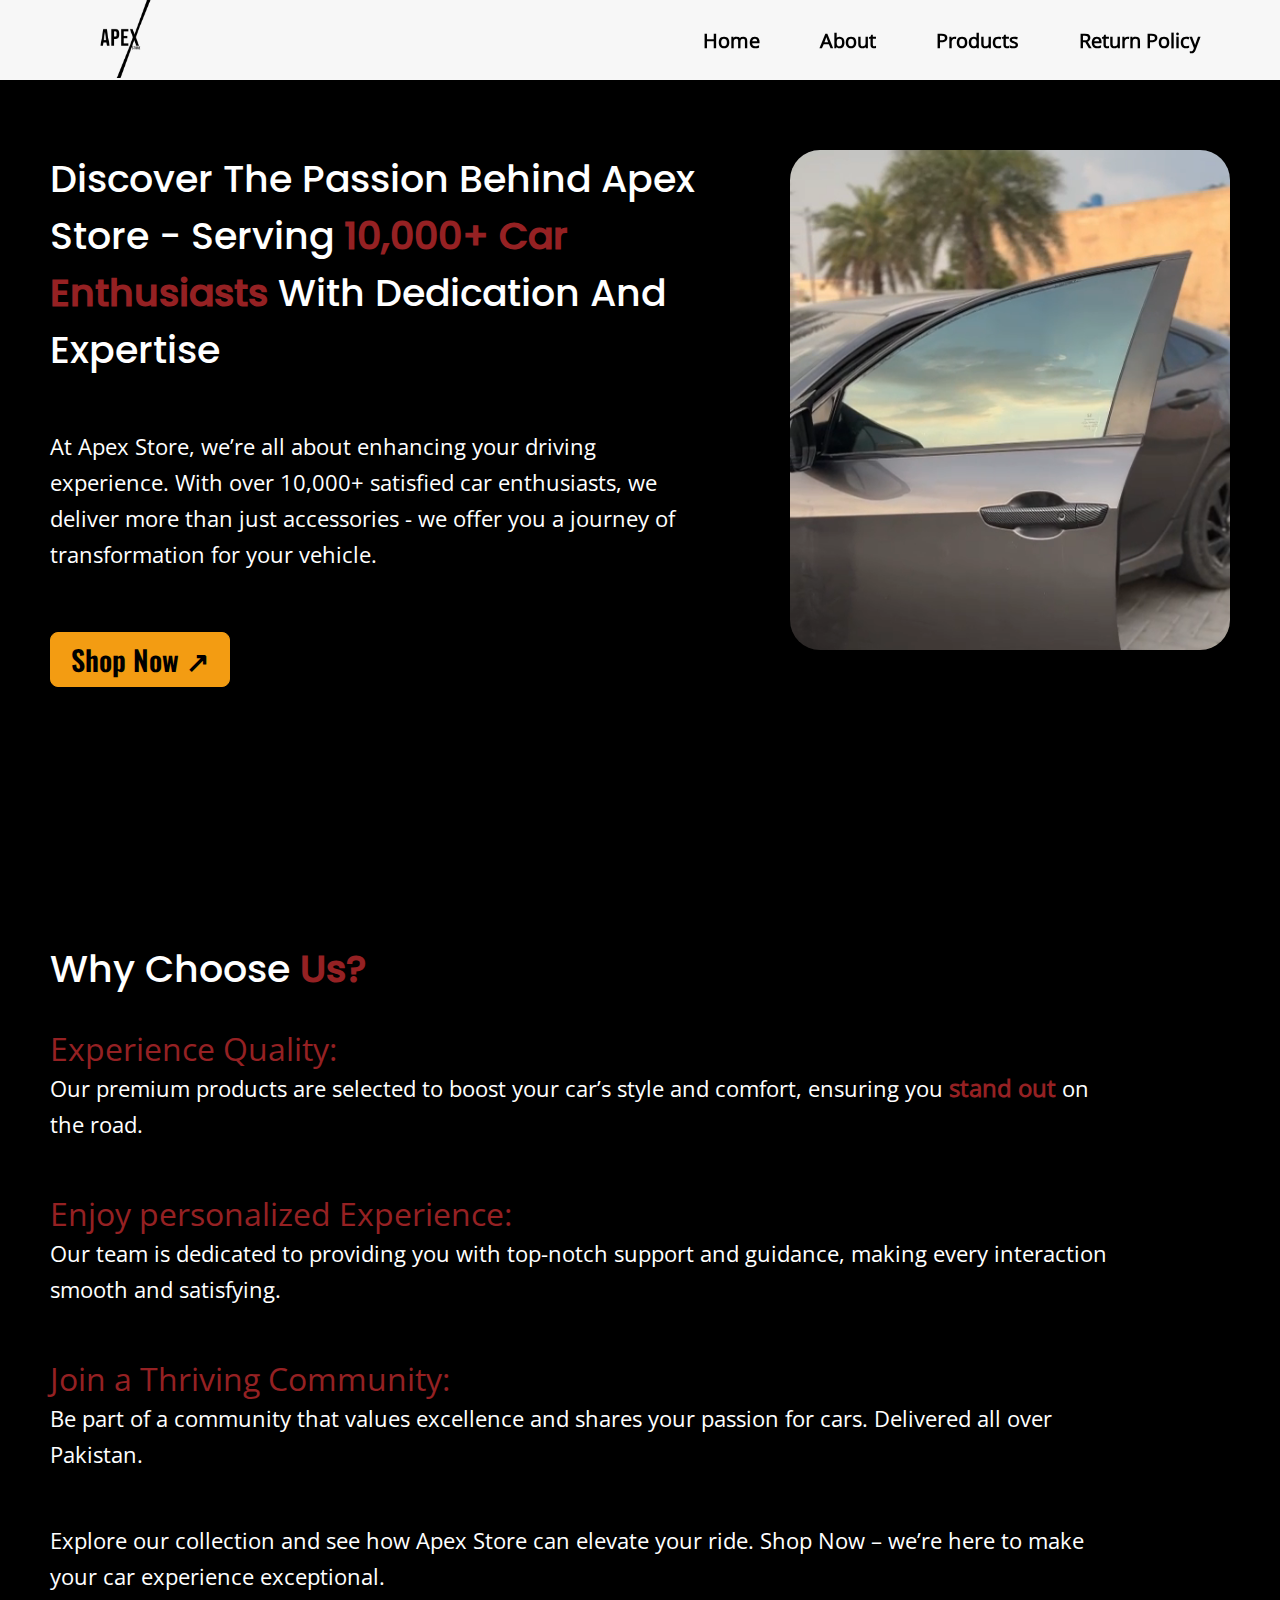
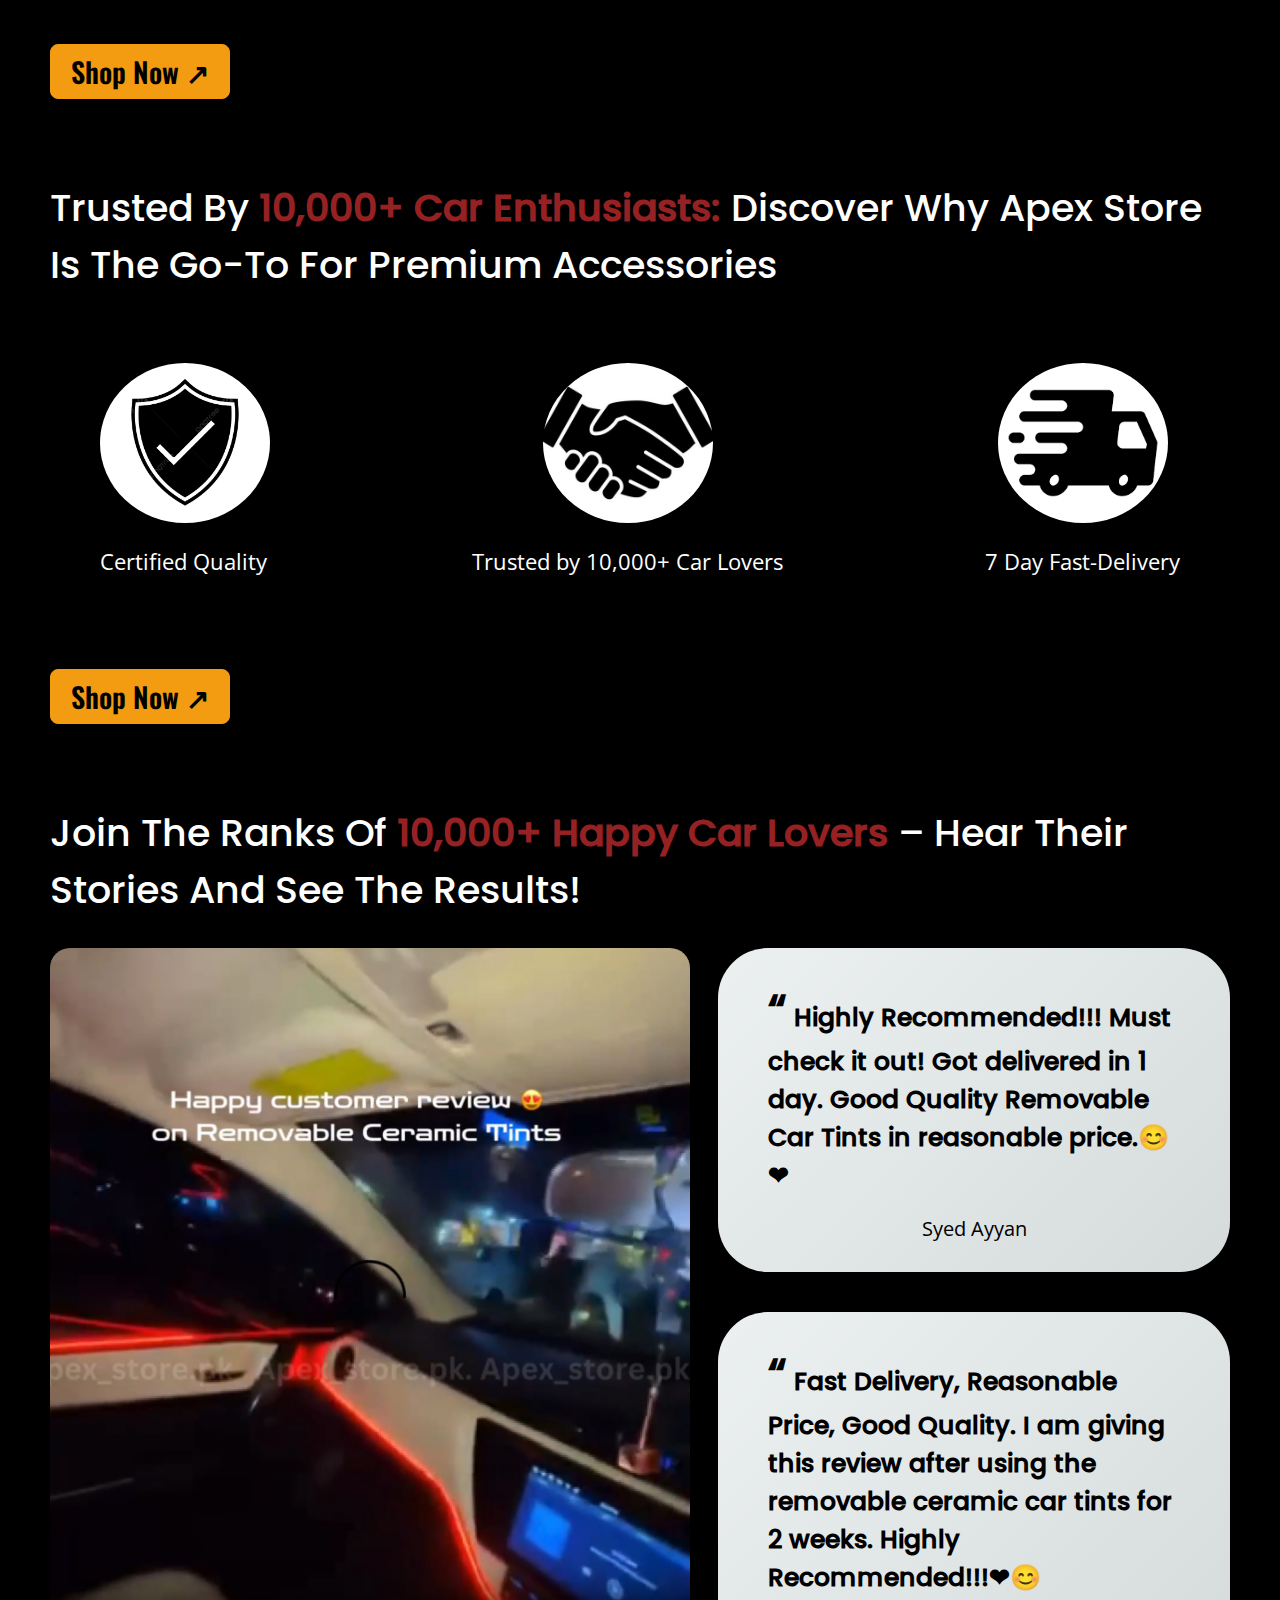
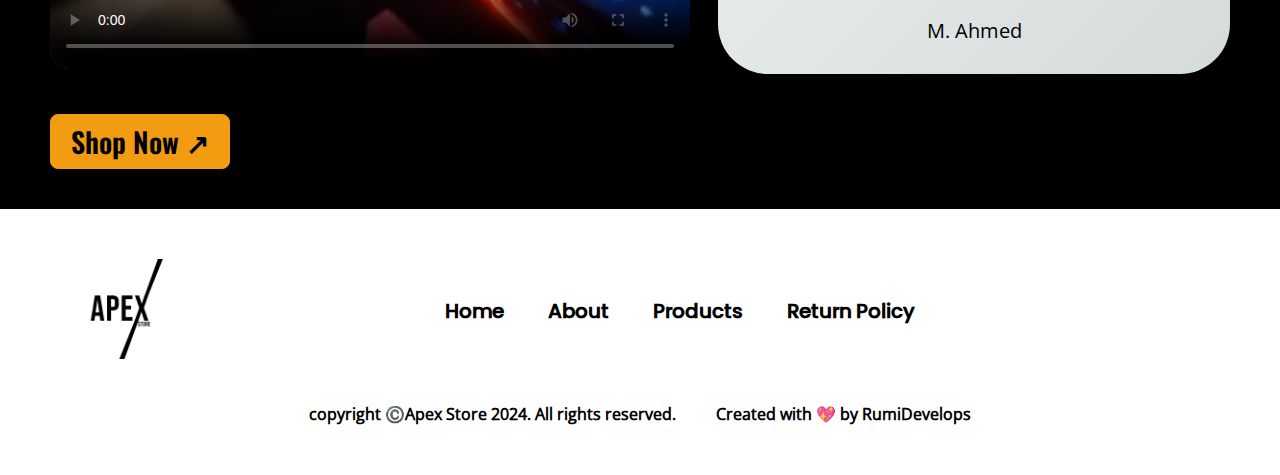
==== commit 68040c7e: "links updated" ====
--- a/about.html
+++ b/about.html
@@ -70,10 +70,10 @@
 
             </div>
             <div id="home-2">
-            <video autoplay muted loop>
+              <video autoplay muted loop playsinline>
               <source src="Images/home-video.mp4" type="video/mp4">
               Your browser does not support the video tag.
-            </video>   
+            </video>           
             </div>
         </div>
         <div id="why-us" class="container">
@@ -104,34 +104,36 @@
       </div>
           
       </div>
-        <div id="reviews" class="container">
-            <h2 class="section-common--heading">
-                Join the Ranks of <span>10,000+ Happy Car Lovers</span> – Hear Their Stories and See the Results!
-            </h2>
-            <div id="reviews-div">
-            <div id="review-item">
-                <h3><b>“</b> Highly Recommended!!! Must check it out!
-                    Got delivered in 1 day.
-                    Good Quality Air Humidifier in reasonable price.😊❤</h3>
-                <p>Syed Ayyan</p>
+      <div id="reviews" class="container">
+          <h2 class="section-common--heading">
+              Join the Ranks of <span>10,000+ Happy Car Lovers</span> – Hear Their Stories and See the Results!
+          </h2>
+          <div id="reviews-div">
+            <div id="reviews-div--1">
+              <video controls poster="Images/review-thumbnail.PNG" playsinline>
+                <source src="Images/review.MP4" type="video/mp4">
+              </video>
             </div>
-            <div id="review-item">
-                <h3><b>“</b> Fast Delivery, Reasonable Price, Good Quality.
-                    I am giving this review after using the removable ceramic tints for 2 weeks.
-                    Highly Recommended!!!❤😊</h3>
-                <p>M. Ahmed</p>
-            </div>
-            <div id="review-item">
-                <h3><b>“</b> Very good quality, Reasonable price, Very Comfortable.
-                    Bhai jab gaari m bethta hun to lagta hai ghar m hoon!😉😂💕</h3>
-                <p>Nabeel</p>
-            </div>
-        </div>
-            <div id="contactBtn">
-              <a href="products.html"><button>Shop Now ↗</button></a>
-            </div>
+            <div id="reviews-div--2">
+              <div id="review-item">
+                  <h3><b>“</b> Highly Recommended!!! Must check it out!
+                      Got delivered in 1 day.
+                      Good Quality Removable Car Tints in reasonable price.😊❤</h3>
+                  <p>Syed Ayyan</p>
+              </div>
+              <div id="review-item">
+                  <h3><b>“</b> Fast Delivery, Reasonable Price, Good Quality.
+                      I am giving this review after using the removable ceramic car tints for 2 weeks.
+                      Highly Recommended!!!❤😊</h3>
+                  <p>M. Ahmed</p>
+              </div>
+          </div>
+          </div>
+          <div id="contactBtn">
+            <a href="products.html"><button>Shop Now ↗</button></a>
+          </div>
 
-        </div>
+      </div>
         <div id="footer">
           <div id="footer-1">
             <a href="index.html" class="logo">
--- a/style.css
+++ b/style.css
@@ -243,6 +243,41 @@
 
   /*** ABOVE THE FOLD END ***/
 
+  /*** ABOVE THE FOLD PRODUCTS START ***/
+
+#products-home:first-child{
+    display: flex;
+    align-items: start;
+    justify-content: space-between;
+    padding-top: 150px;
+    width: 100%;
+    height: 100vh;
+}
+#products-home{
+  display: flex;
+  align-items: start;
+  justify-content: space-between;
+  padding-top: 40px;
+  width: 100%;
+}
+#products-home--1 h1{
+    width: 90%;
+    margin-bottom: 50px;
+}
+#products-home--1 p{
+    width: 90%;
+    margin-bottom: 60px;
+}
+#products-home--2 img{
+    height: 200px;
+    width: 340px;
+    object-fit: cover;
+    object-position: center;
+    border-radius: 30px;
+}
+
+  /*** ABOVE THE FOLD PRODUCTS END ***/
+
   /*** FEATURES SECTION START ***/
 
 #features h2{
@@ -277,27 +312,33 @@
 
  #reviews-div{
     display: flex;
-    flex-direction: column;
-    align-items: center;
+    justify-content: space-between;
+    align-items: start;
+ }
+ #reviews-div--1 video{
+  height: 80vh;
+  width: 50vw;
+  object-fit: cover;
+  border-radius: 20px;
  }
  #review-item{
-    width: 60vw;
+    width: 40vw;
     background: var(--accent-background);
-    padding: 50px 100px;
+    padding: 30px 50px;
     border-radius: 50px;
     margin-bottom: 40px;
  }
  #review-item h3{
-    font-size: 40px;
+    font-size: 25px;
     font-family: headings;
     font-weight: 900;
     margin-bottom: 20px;
  }
  #review-item h3 b{
-    font-size: 54px;
+    font-size: 44px;
  }
  #review-item p{
-    font-size: 24px;
+    font-size: 20px;
     font-family: body;
     font-weight: 500;
     text-align: center;
@@ -879,6 +920,48 @@
 
   /*** ABOVE THE FOLD END ***/
 
+  /*** ABOVE THE FOLD PRODUCT START ***/
+
+  #products-home:first-child{
+    display: flex;
+    flex-direction: column;
+    align-items: start;
+    justify-content: space-between;
+    padding: 0 20px;
+    padding-top: 100px;
+    width: 100%;
+    height: 100%;
+}
+#products-home:first-child h1{
+  font-size: 18px;
+}
+#products-home{
+  display: flex;
+  flex-direction: column;
+  align-items: start;
+  justify-content: space-between;
+  padding-top: 40px;
+  width: 100%;
+}
+#products-home--1 h1{
+    width: 100%;
+    margin-bottom: 15px;
+}
+#products-home--1 p{
+    width: 100%;
+    margin-bottom: 20px;
+}
+#products-home--2 img{
+    height: 50vh;
+    width: 100%;
+    object-fit: cover;
+    object-position: center;
+    border-radius: 30px;
+    margin-top: 20px;
+}
+
+  /*** ABOVE THE FOLD PRODUCT END ***/
+
   
   /*** FEATURES SECTION START ***/
 
@@ -916,25 +999,31 @@
   #reviews-div{
     display: flex;
     flex-direction: column;
-    align-items: center;
+    justify-content: space-between;
+    align-items: center;
+ }
+ #reviews-div--1 video{
+  height: 50vh;
+  width: 95vw;
+  object-fit: cover;
+  border-radius: 20px;
+  margin-bottom: 20px;
  }
  #review-item{
-    width: 100%;
+    width: 95vw;
     background: var(--accent-background);
     padding: 20px;
     border-radius: 20px;
     margin-bottom: 20px;
  }
  #review-item h3{
-    font-size: 16px;
+    font-size: 18px;
     font-family: headings;
     font-weight: 900;
     margin-bottom: 20px;
-    width: 100%;
-    text-align: justify;
  }
  #review-item h3 b{
-    font-size: 40px;
+    font-size: 28px;
  }
  #review-item p{
     font-size: 12px;
@@ -1385,6 +1474,48 @@
 
   /*** ABOVE THE FOLD END ***/
 
+  /*** ABOVE THE FOLD PRODUCTS START ***/
+
+  #products-home:first-child{
+    display: flex;
+    flex-direction: column;
+    align-items: center;
+    justify-content: space-between;
+    padding: 0 20px;
+    padding-top: 100px;
+    width: 100%;
+    height: 100%;
+}
+#products-home:first-child h1{
+  font-size: 24px;
+}
+#products-home{
+  display: flex;
+  flex-direction: column;
+  align-items: center;
+  justify-content: center;
+  padding-top: 40px;
+  width: 100%;
+}
+#products-home--1 h1{
+    width: 100%;
+    margin-bottom: 15px;
+}
+#products-home--1 p{
+    width: 100%;
+    margin-bottom: 20px;
+}
+#products-home--2 img{
+    height: 50vh;
+    width: 100%;
+    object-fit: cover;
+    object-position: center;
+    border-radius: 30px;
+    margin-top: 20px;
+}
+
+  /*** ABOVE THE FOLD PRODUCTS END ***/
+
   
   /*** FEATURES SECTION START ***/
 
@@ -1421,36 +1552,40 @@
 
   #reviews-div{
     display: flex;
-    flex-direction: column;
-    align-items: center;
+    justify-content: space-between;
+    align-items: start;
+    gap: 20px;
+ }
+ #reviews-div--1 video{
+  height: 80vh;
+  width: 50vw;
+  object-fit: cover;
+  border-radius: 20px;
  }
  #review-item{
-    width: 100%;
+    width: 40vw;
     background: var(--accent-background);
-    padding: 20px;
+    padding: 30px;
     border-radius: 20px;
     margin-bottom: 20px;
  }
  #review-item h3{
-    font-size: 16px;
+    font-size: 22px;
     font-family: headings;
     font-weight: 900;
     margin-bottom: 20px;
-    width: 100%;
-    text-align: justify;
  }
  #review-item h3 b{
-    font-size: 40px;
+    font-size: 34px;
  }
  #review-item p{
-    font-size: 12px;
+    font-size: 14px;
     font-family: body;
     font-weight: 500;
     text-align: center;
  }
 
   /*** REVIEWS SECTION START ***/
-
   
   /*** PRODUCTS PAGE START ***/
 
